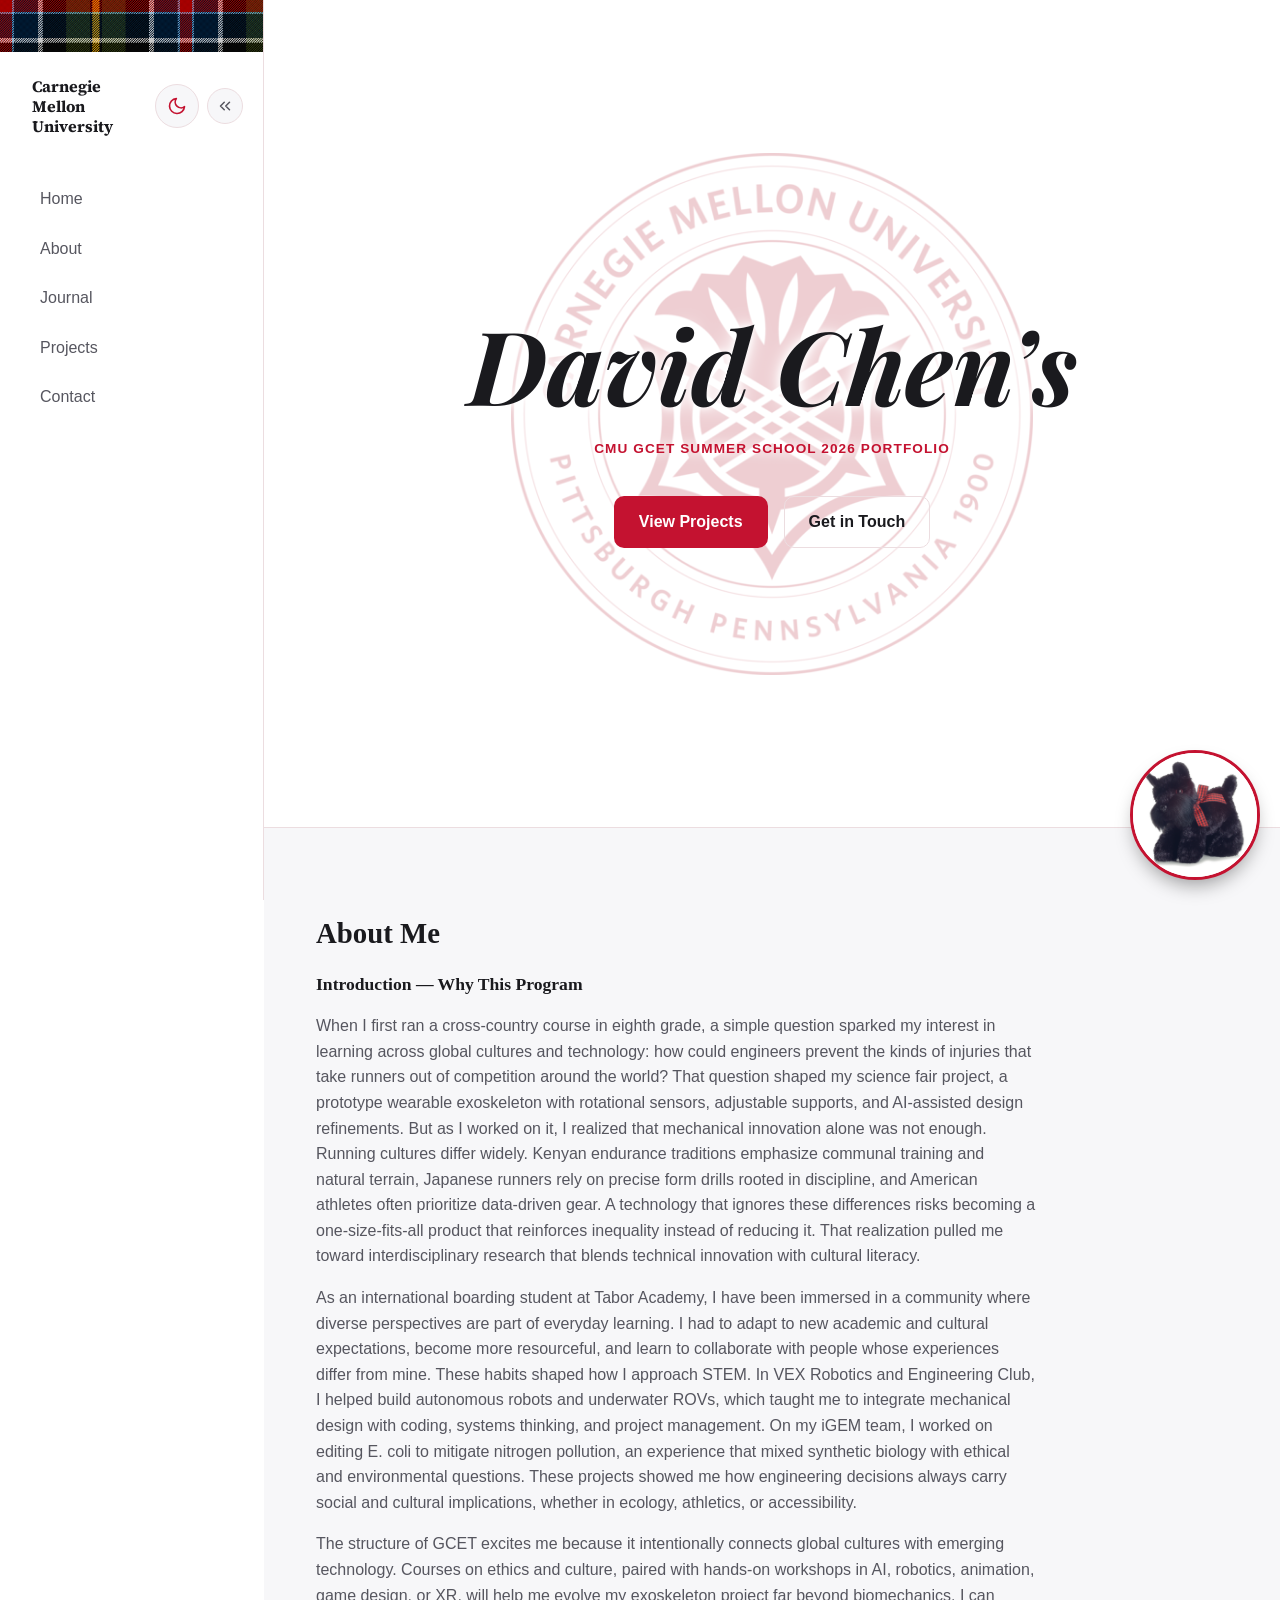
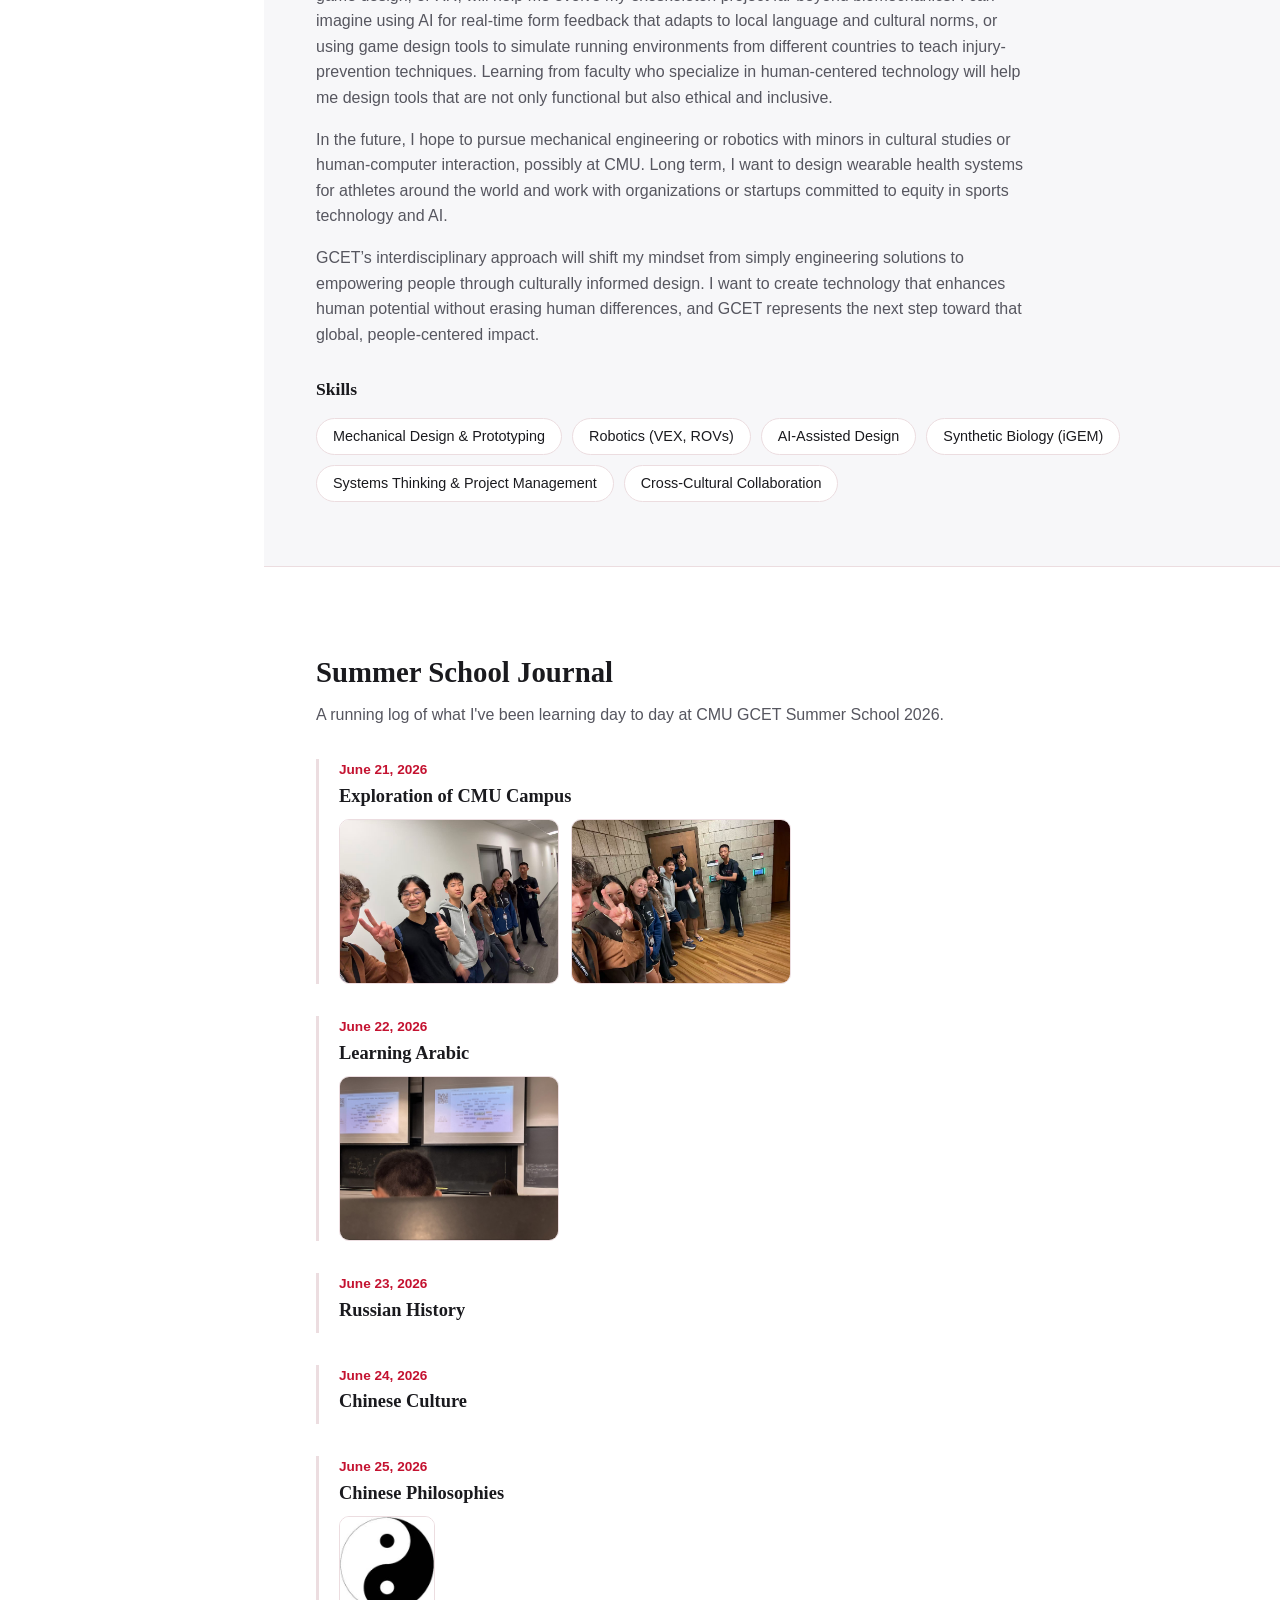
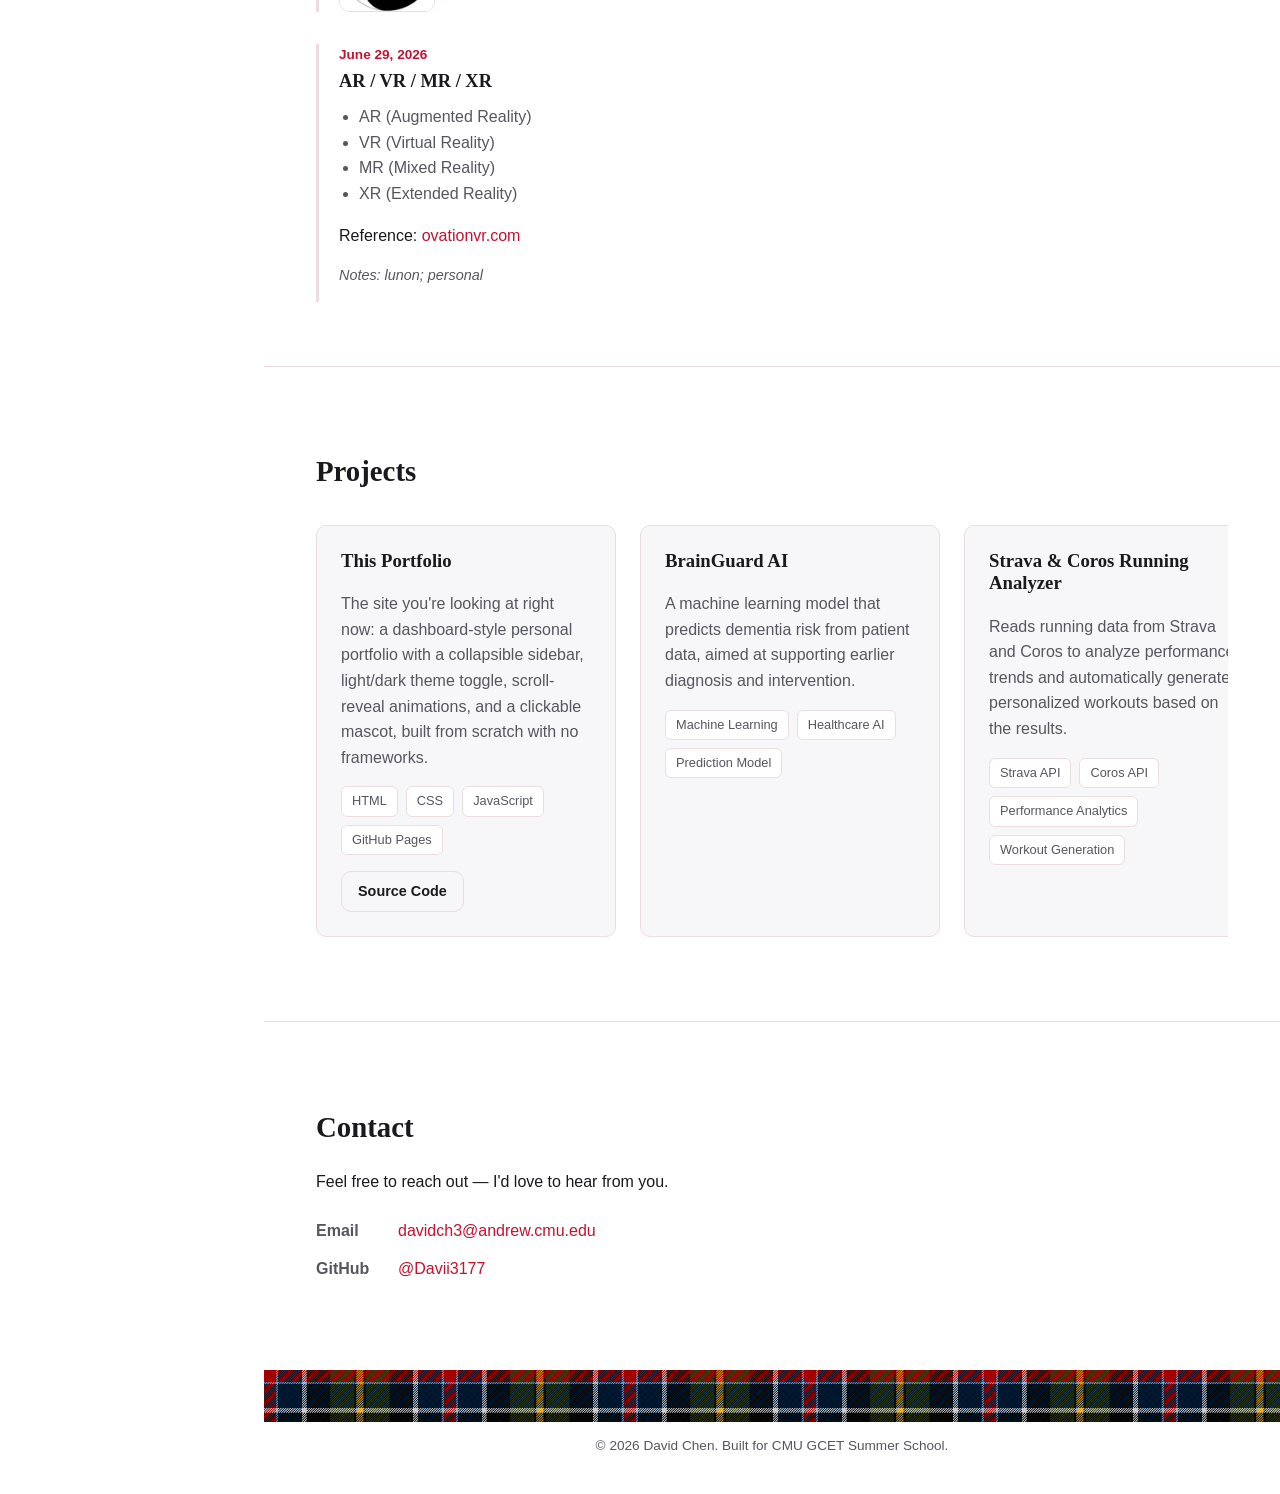
==== index.html @ f49bd943 "Redo hero heading as "David Chen's" with eyebrow moved below Swaps the CMU GCET eyebrow line to sit " ====
<!DOCTYPE html>
<html lang="en">
<head>
  <meta charset="UTF-8" />
  <script>
    (function () {
      var stored = null;
      try {
        stored = localStorage.getItem("theme");
      } catch (e) {}
      var prefersDark = window.matchMedia && window.matchMedia("(prefers-color-scheme: dark)").matches;
      var theme = stored === "dark" || stored === "light" ? stored : prefersDark ? "dark" : "light";
      document.documentElement.setAttribute("data-theme", theme);
    })();
  </script>
  <meta name="viewport" content="width=device-width, initial-scale=1.0" />
  <title>David Chen | Portfolio</title>
  <meta name="description" content="David Chen's portfolio — projects and skills built during Carnegie Mellon's Global Communication & Education Technology (GCET) Summer School 2026." />
  <link rel="preconnect" href="https://fonts.googleapis.com" />
  <link rel="preconnect" href="https://fonts.gstatic.com" crossorigin />
  <link href="https://fonts.googleapis.com/css2?family=Playfair+Display:ital,wght@0,600;0,700;1,600&family=Source+Serif+Pro:wght@700&display=swap" rel="stylesheet" />
  <link rel="stylesheet" href="styles.css" />
</head>
<body>
  <div class="layout">
    <header class="sidebar">
      <div class="tartan-strip sidebar-tartan" aria-hidden="true"></div>

      <div class="sidebar-top">
        <a href="#home" class="logo">Carnegie Mellon University</a>

        <div class="sidebar-top-actions">
          <button id="theme-toggle" class="theme-toggle" type="button" aria-label="Toggle color theme">
            <svg class="icon icon-sun" viewBox="0 0 24 24" fill="none" stroke="currentColor" stroke-width="2" stroke-linecap="round" stroke-linejoin="round" aria-hidden="true">
              <circle cx="12" cy="12" r="4"></circle>
              <path d="M12 2v2M12 20v2M4.93 4.93l1.41 1.41M17.66 17.66l1.41 1.41M2 12h2M20 12h2M4.93 19.07l1.41-1.41M17.66 6.34l1.41-1.41"></path>
            </svg>
            <svg class="icon icon-moon" viewBox="0 0 24 24" fill="none" stroke="currentColor" stroke-width="2" stroke-linecap="round" stroke-linejoin="round" aria-hidden="true">
              <path d="M21 12.79A9 9 0 1 1 11.21 3 7 7 0 0 0 21 12.79z"></path>
            </svg>
          </button>

          <button id="sidebar-hide" class="icon-btn" type="button" aria-label="Hide dashboard">
            <svg viewBox="0 0 24 24" fill="none" stroke="currentColor" stroke-width="2" stroke-linecap="round" stroke-linejoin="round" aria-hidden="true">
              <path d="M11 17l-5-5 5-5M18 17l-5-5 5-5" />
            </svg>
          </button>
        </div>
      </div>

      <nav aria-label="Primary">
        <ul class="nav-links">
          <li><a href="#home">Home</a></li>
          <li><a href="#about">About</a></li>
          <li><a href="#journal">Journal</a></li>
          <li><a href="#projects">Projects</a></li>
          <li><a href="#contact">Contact</a></li>
        </ul>
      </nav>
    </header>

    <div class="content">
  <main>
    <section id="home" class="hero">
      <img src="images/badge.png" alt="" class="hero-badge" aria-hidden="true" />
      <div class="container">
        <h1>David Chen&rsquo;s</h1>
        <p class="eyebrow">CMU GCET Summer School 2026 Portfolio</p>
        <div class="hero-cta">
          <a href="#projects" class="btn btn-primary">View Projects</a>
          <a href="#contact" class="btn btn-secondary">Get in Touch</a>
        </div>
      </div>
    </section>

    <section id="about" class="about">
      <div class="container">
        <h2>About Me</h2>
        <h3 class="about-subhead">Introduction — Why This Program</h3>
        <p>
          When I first ran a cross-country course in eighth grade, a simple question sparked my
          interest in learning across global cultures and technology: how could engineers prevent
          the kinds of injuries that take runners out of competition around the world? That
          question shaped my science fair project, a prototype wearable exoskeleton with
          rotational sensors, adjustable supports, and AI-assisted design refinements. But as I
          worked on it, I realized that mechanical innovation alone was not enough. Running
          cultures differ widely. Kenyan endurance traditions emphasize communal training and
          natural terrain, Japanese runners rely on precise form drills rooted in discipline, and
          American athletes often prioritize data-driven gear. A technology that ignores these
          differences risks becoming a one-size-fits-all product that reinforces inequality
          instead of reducing it. That realization pulled me toward interdisciplinary research
          that blends technical innovation with cultural literacy.
        </p>
        <p>
          As an international boarding student at Tabor Academy, I have been immersed in a
          community where diverse perspectives are part of everyday learning. I had to adapt to
          new academic and cultural expectations, become more resourceful, and learn to
          collaborate with people whose experiences differ from mine. These habits shaped how I
          approach STEM. In VEX Robotics and Engineering Club, I helped build autonomous robots
          and underwater ROVs, which taught me to integrate mechanical design with coding, systems
          thinking, and project management. On my iGEM team, I worked on editing E. coli to
          mitigate nitrogen pollution, an experience that mixed synthetic biology with ethical and
          environmental questions. These projects showed me how engineering decisions always carry
          social and cultural implications, whether in ecology, athletics, or accessibility.
        </p>
        <p>
          The structure of GCET excites me because it intentionally connects global cultures with
          emerging technology. Courses on ethics and culture, paired with hands-on workshops in
          AI, robotics, animation, game design, or XR, will help me evolve my exoskeleton project
          far beyond biomechanics. I can imagine using AI for real-time form feedback that adapts
          to local language and cultural norms, or using game design tools to simulate running
          environments from different countries to teach injury-prevention techniques. Learning
          from faculty who specialize in human-centered technology will help me design tools that
          are not only functional but also ethical and inclusive.
        </p>
        <p>
          In the future, I hope to pursue mechanical engineering or robotics with minors in
          cultural studies or human-computer interaction, possibly at CMU. Long term, I want to
          design wearable health systems for athletes around the world and work with organizations
          or startups committed to equity in sports technology and AI.
        </p>
        <p>
          GCET&rsquo;s interdisciplinary approach will shift my mindset from simply engineering
          solutions to empowering people through culturally informed design. I want to create
          technology that enhances human potential without erasing human differences, and GCET
          represents the next step toward that global, people-centered impact.
        </p>
        <h3>Skills</h3>
        <ul class="skills">
          <li>Mechanical Design &amp; Prototyping</li>
          <li>Robotics (VEX, ROVs)</li>
          <li>AI-Assisted Design</li>
          <li>Synthetic Biology (iGEM)</li>
          <li>Systems Thinking &amp; Project Management</li>
          <li>Cross-Cultural Collaboration</li>
        </ul>
      </div>
    </section>

    <section id="journal" class="journal">
      <div class="container">
        <h2>Summer School Journal</h2>
        <p class="section-intro">A running log of what I've been learning day to day at CMU GCET Summer School 2026.</p>

        <div class="journal-entries">
          <article class="journal-entry">
            <p class="journal-date">June 21, 2026</p>
            <h3>Exploration of CMU Campus</h3>
            <div class="journal-photos">
              <img src="images/journal/campus-exploration-1.jpg" alt="Group of GCET students posing in a CMU hallway during the campus tour" loading="lazy" />
              <img src="images/journal/campus-exploration-2.jpg" alt="Group of GCET students posing in a CMU hallway during the campus tour" loading="lazy" />
            </div>
          </article>

          <article class="journal-entry">
            <p class="journal-date">June 22, 2026</p>
            <h3>Learning Arabic</h3>
            <div class="journal-photos">
              <img src="images/journal/arabic-class.jpg" alt="Group of GCET students outside the Arabic classroom" loading="lazy" />
            </div>
          </article>

          <article class="journal-entry">
            <p class="journal-date">June 23, 2026</p>
            <h3>Russian History</h3>
          </article>

          <article class="journal-entry">
            <p class="journal-date">June 24, 2026</p>
            <h3>Chinese Culture</h3>
          </article>

          <article class="journal-entry">
            <p class="journal-date">June 25, 2026</p>
            <h3>Chinese Philosophies</h3>
            <div class="journal-photos journal-photos-small">
              <img src="images/journal/chinese-philosophies.jpg" alt="Yin and yang symbol" loading="lazy" />
            </div>
          </article>

          <article class="journal-entry">
            <p class="journal-date">June 29, 2026</p>
            <h3>AR / VR / MR / XR</h3>
            <ul class="journal-list">
              <li>AR (Augmented Reality)</li>
              <li>VR (Virtual Reality)</li>
              <li>MR (Mixed Reality)</li>
              <li>XR (Extended Reality)</li>
            </ul>
            <p>Reference: <a href="https://www.ovationvr.com/" target="_blank" rel="noopener noreferrer">ovationvr.com</a></p>
            <p class="journal-notes">Notes: lunon; personal</p>
          </article>
        </div>
      </div>
    </section>

    <section id="projects" class="projects">
      <div class="container">
        <h2>Projects</h2>
        <div class="project-grid">
          <article class="project-card">
            <h3>This Portfolio</h3>
            <p>
              The site you're looking at right now: a dashboard-style personal portfolio with a
              collapsible sidebar, light/dark theme toggle, scroll-reveal animations, and a
              clickable mascot, built from scratch with no frameworks.
            </p>
            <ul class="tags">
              <li>HTML</li>
              <li>CSS</li>
              <li>JavaScript</li>
              <li>GitHub Pages</li>
            </ul>
            <div class="project-links">
              <a href="https://github.com/Davii3177/gcet-portfolio" class="btn btn-small btn-secondary">Source Code</a>
            </div>
          </article>

          <article class="project-card">
            <h3>BrainGuard AI</h3>
            <p>
              A machine learning model that predicts dementia risk from patient data, aimed at
              supporting earlier diagnosis and intervention.
            </p>
            <ul class="tags">
              <li>Machine Learning</li>
              <li>Healthcare AI</li>
              <li>Prediction Model</li>
            </ul>
          </article>

          <article class="project-card">
            <h3>Strava &amp; Coros Running Analyzer</h3>
            <p>
              Reads running data from Strava and Coros to analyze performance trends and
              automatically generates personalized workouts based on the results.
            </p>
            <ul class="tags">
              <li>Strava API</li>
              <li>Coros API</li>
              <li>Performance Analytics</li>
              <li>Workout Generation</li>
            </ul>
          </article>

          <article class="project-card">
            <h3>To-Do App</h3>
            <p>
              A lightweight task manager built with vanilla JavaScript. Add, complete, and
              delete tasks, with everything saved to local storage so your list persists
              between visits.
            </p>
            <ul class="tags">
              <li>HTML</li>
              <li>CSS</li>
              <li>JavaScript</li>
              <li>Local Storage</li>
            </ul>
            <div class="project-links">
              <a href="todo-app/index.html" class="btn btn-small btn-primary">Live Demo</a>
              <a href="https://github.com/Davii3177/gcet-portfolio/tree/main/todo-app" class="btn btn-small btn-secondary">Source Code</a>
            </div>
          </article>
        </div>
      </div>
    </section>

    <section id="contact" class="contact">
      <div class="container">
        <h2>Contact</h2>
        <p>Feel free to reach out — I'd love to hear from you.</p>
        <ul class="contact-links">
          <li>
            <span class="contact-label">Email</span>
            <a href="mailto:davidch3@andrew.cmu.edu">davidch3@andrew.cmu.edu</a>
          </li>
          <li>
            <span class="contact-label">GitHub</span>
            <a href="https://github.com/Davii3177">@Davii3177</a>
          </li>
        </ul>
      </div>
    </section>
  </main>

      <footer class="site-footer">
        <div class="tartan-strip" aria-hidden="true"></div>
        <div class="container">
          <p>&copy; 2026 David Chen. Built for CMU GCET Summer School.</p>
        </div>
      </footer>
    </div>
  </div>

  <div id="scotty-wrapper" class="scotty-wrapper" role="button" tabindex="0" aria-label="Pet Scotty (drag to move)">
    <img src="images/scotty.webp" id="scotty" class="scotty-mascot" alt="" />
    <button id="scotty-close" class="scotty-close" type="button" aria-label="Hide Scotty">
      <svg viewBox="0 0 24 24" fill="none" stroke="currentColor" stroke-width="2" stroke-linecap="round" stroke-linejoin="round" aria-hidden="true">
        <path d="M18 6L6 18M6 6l12 12" />
      </svg>
    </button>
    <span id="scotty-bubble" class="scotty-bubble" aria-hidden="true">Woof!</span>
  </div>

  <button id="scotty-show" class="scotty-show-btn" type="button" aria-label="Show Scotty">
    <svg viewBox="0 0 24 24" fill="none" stroke="currentColor" stroke-width="2" stroke-linecap="round" stroke-linejoin="round" aria-hidden="true">
      <circle cx="12" cy="12" r="9" />
      <path d="M9 10h.01M15 10h.01M8.5 15c1 .8 2.2 1.2 3.5 1.2s2.5-.4 3.5-1.2" />
    </svg>
  </button>

  <button id="sidebar-show" class="sidebar-show-btn" type="button" aria-label="Show dashboard">
    <svg viewBox="0 0 24 24" fill="none" stroke="currentColor" stroke-width="2" stroke-linecap="round" stroke-linejoin="round" aria-hidden="true">
      <path d="M13 17l5-5-5-5M6 17l5-5-5-5" />
    </svg>
  </button>

  <button id="back-to-top" class="back-to-top" type="button" aria-label="Back to top">
    <svg viewBox="0 0 24 24" fill="none" stroke="currentColor" stroke-width="2" stroke-linecap="round" stroke-linejoin="round" aria-hidden="true">
      <path d="M12 19V5M5 12l7-7 7 7" />
    </svg>
  </button>

  <div id="lightbox" class="lightbox" aria-hidden="true">
    <button id="lightbox-close" class="lightbox-close" type="button" aria-label="Close image">
      <svg viewBox="0 0 24 24" fill="none" stroke="currentColor" stroke-width="2" stroke-linecap="round" stroke-linejoin="round" aria-hidden="true">
        <path d="M18 6L6 18M6 6l12 12" />
      </svg>
    </button>
    <img id="lightbox-img" class="lightbox-img" src="" alt="" />
  </div>

  <script src="script.js" defer></script>
</body>
</html>
---- styles.css ----
:root {
  --color-bg: #ffffff;
  --color-bg-alt: #f7f7f9;
  --color-text: #1a1a1e;
  --color-text-muted: #56565f;
  --color-primary: #c41230;
  --color-primary-dark: #8f0e24;
  --color-border: #ecdde0;
  --max-width: 960px;
  --radius: 10px;
  --font-serif: "Times New Roman", Times, Georgia, serif;
}

@media (prefers-color-scheme: dark) {
  :root {
    --color-bg: #14141a;
    --color-bg-alt: #1b1b22;
    --color-text: #f2f2f5;
    --color-text-muted: #b3b3bd;
    --color-primary: #f2496b;
    --color-primary-dark: #f7728c;
    --color-border: #332428;
  }
}

/* Explicit overrides set by script.js (via [data-theme]) always win over the
   OS-level prefers-color-scheme media query above, so the toggle button works
   regardless of system setting. */
:root[data-theme="light"] {
  --color-bg: #ffffff;
  --color-bg-alt: #f7f7f9;
  --color-text: #1a1a1e;
  --color-text-muted: #56565f;
  --color-primary: #c41230;
  --color-primary-dark: #8f0e24;
  --color-border: #ecdde0;
}

:root[data-theme="dark"] {
  --color-bg: #14141a;
  --color-bg-alt: #1b1b22;
  --color-text: #f2f2f5;
  --color-text-muted: #b3b3bd;
  --color-primary: #f2496b;
  --color-primary-dark: #f7728c;
  --color-border: #332428;
}

.tartan-strip {
  height: 52px;
  flex-shrink: 0;
  background-color: #14203a;
  background-image: url("images/tartan.png");
  background-size: 180px auto;
  background-repeat: repeat;
}

* {
  box-sizing: border-box;
}

html {
  scroll-behavior: smooth;
}

body {
  margin: 0;
  font-family: -apple-system, BlinkMacSystemFont, "Segoe UI", Roboto, Helvetica, Arial, sans-serif;
  color: var(--color-text);
  background-color: var(--color-bg);
  line-height: 1.6;
}

.container {
  width: 100%;
  max-width: var(--max-width);
  margin: 0 auto;
  padding: 0 24px;
}

h1, h2, h3 {
  line-height: 1.2;
  font-family: var(--font-serif);
}

a {
  color: var(--color-primary);
  text-decoration: none;
}

a:hover {
  text-decoration: underline;
}

/* Dashboard-style layout: fixed sidebar + main content column */

.layout {
  display: flex;
  align-items: flex-start;
  min-height: 100vh;
}

.sidebar {
  position: sticky;
  top: 0;
  flex-shrink: 0;
  width: 264px;
  height: 100vh;
  display: flex;
  flex-direction: column;
  padding: 32px 20px;
  background-color: var(--color-bg);
  border-right: 1px solid var(--color-border);
  z-index: 10;
  overflow: hidden;
  transition: width 0.3s ease, padding 0.3s ease, opacity 0.2s ease;
}

body.sidebar-hidden .sidebar {
  width: 0;
  min-width: 0;
  padding-left: 0;
  padding-right: 0;
  border-right-width: 0;
  opacity: 0;
  pointer-events: none;
}

.sidebar-show-btn {
  position: fixed;
  top: 20px;
  left: 20px;
  z-index: 60;
  display: none;
  align-items: center;
  justify-content: center;
  width: 42px;
  height: 42px;
  border-radius: 50%;
  border: 1px solid var(--color-border);
  background-color: var(--color-bg-alt);
  color: var(--color-text-muted);
  cursor: pointer;
  box-shadow: 0 8px 20px -8px rgba(0, 0, 0, 0.3);
  transition: transform 0.2s ease, color 0.2s ease, border-color 0.2s ease;
}

.sidebar-show-btn svg {
  width: 20px;
  height: 20px;
}

.sidebar-show-btn:hover {
  color: var(--color-primary);
  border-color: var(--color-primary);
  transform: translateY(-2px);
}

body.sidebar-hidden .sidebar-show-btn {
  display: flex;
}

.back-to-top {
  position: fixed;
  bottom: 20px;
  left: 20px;
  z-index: 50;
  display: flex;
  align-items: center;
  justify-content: center;
  width: 44px;
  height: 44px;
  border-radius: 50%;
  border: 1px solid var(--color-border);
  background-color: var(--color-bg-alt);
  color: var(--color-primary);
  cursor: pointer;
  opacity: 0;
  transform: translateY(12px);
  pointer-events: none;
  box-shadow: 0 8px 20px -8px rgba(0, 0, 0, 0.3);
  transition: opacity 0.25s ease, transform 0.25s ease, box-shadow 0.2s ease, border-color 0.2s ease;
}

.back-to-top svg {
  width: 20px;
  height: 20px;
}

.back-to-top.is-visible {
  opacity: 1;
  transform: translateY(0);
  pointer-events: auto;
}

.back-to-top:hover {
  border-color: var(--color-primary);
  box-shadow: 0 12px 24px -8px rgba(0, 0, 0, 0.4);
}

.sidebar-tartan {
  margin: -32px -20px 24px;
}

.sidebar-top {
  display: flex;
  align-items: center;
  justify-content: space-between;
  gap: 12px;
}

.sidebar-top-actions {
  display: flex;
  align-items: center;
  gap: 8px;
}

.icon-btn {
  display: flex;
  align-items: center;
  justify-content: center;
  width: 36px;
  height: 36px;
  border-radius: 50%;
  border: 1px solid var(--color-border);
  background-color: var(--color-bg-alt);
  color: var(--color-text-muted);
  cursor: pointer;
  flex-shrink: 0;
  transition: transform 0.2s ease, box-shadow 0.2s ease, border-color 0.2s ease, color 0.2s ease;
}

.icon-btn svg {
  width: 18px;
  height: 18px;
}

.icon-btn:hover {
  border-color: var(--color-primary);
  color: var(--color-primary);
  transform: translateY(-2px);
  box-shadow: 0 8px 20px -10px rgba(0, 0, 0, 0.35);
}

.logo {
  font-family: "Source Serif Pro", var(--font-serif);
  font-weight: 700;
  font-size: 1rem;
  line-height: 1.25;
  color: var(--color-text);
  padding: 0 12px;
}

.logo:hover {
  text-decoration: none;
}

.sidebar nav {
  margin-top: 40px;
}

.nav-links {
  list-style: none;
  display: flex;
  flex-direction: column;
  gap: 4px;
  margin: 0;
  padding: 0;
}

.nav-links a {
  position: relative;
  display: block;
  overflow: hidden;
  color: var(--color-text-muted);
  font-weight: 500;
  padding: 10px 12px 10px 20px;
  border-radius: 8px;
  transition: background-color 0.2s ease, color 0.2s ease, transform 0.2s ease;
}

.nav-links a::before {
  content: "";
  position: absolute;
  left: 0;
  top: 0;
  bottom: 0;
  width: 3px;
  background-color: var(--color-primary);
  transform: scaleY(0);
  transform-origin: top;
  transition: transform 0.25s ease;
}

.nav-links a:hover {
  text-decoration: none;
  color: var(--color-text);
  background-color: var(--color-bg-alt);
  transform: translateX(2px);
}

.nav-links a:hover::before {
  transform: scaleY(1);
}

.content {
  flex: 1;
  min-width: 0;
  display: flex;
  flex-direction: column;
  min-height: 100vh;
}

.content main {
  flex: 1;
}

.theme-toggle {
  position: relative;
  width: 44px;
  height: 44px;
  border-radius: 50%;
  border: 1px solid var(--color-border);
  background-color: var(--color-bg-alt);
  cursor: pointer;
  flex-shrink: 0;
  transition: transform 0.25s ease, box-shadow 0.25s ease, border-color 0.25s ease;
}

.theme-toggle:hover {
  transform: translateY(-2px) rotate(8deg);
  border-color: var(--color-primary);
  box-shadow: 0 8px 20px -10px rgba(0, 0, 0, 0.35);
}

.theme-toggle .icon {
  position: absolute;
  top: 50%;
  left: 50%;
  width: 20px;
  height: 20px;
  color: var(--color-primary);
  transform: translate(-50%, -50%) scale(1) rotate(0deg);
  transition: opacity 0.35s ease, transform 0.35s ease;
}

.theme-toggle .icon-sun {
  opacity: 0;
  transform: translate(-50%, -50%) scale(0.4) rotate(-90deg);
}

.theme-toggle .icon-moon {
  opacity: 1;
}

:root[data-theme="dark"] .theme-toggle .icon-sun {
  opacity: 1;
  transform: translate(-50%, -50%) scale(1) rotate(0deg);
}

:root[data-theme="dark"] .theme-toggle .icon-moon {
  opacity: 0;
  transform: translate(-50%, -50%) scale(0.4) rotate(90deg);
}

.scotty-wrapper {
  position: fixed;
  bottom: 20px;
  right: 20px;
  width: 130px;
  height: 130px;
  z-index: 50;
  cursor: grab;
  touch-action: none;
}

.scotty-wrapper:active {
  cursor: grabbing;
}

.scotty-wrapper.is-hidden {
  display: none;
}

.scotty-mascot {
  display: block;
  width: 100%;
  height: 100%;
  object-fit: cover;
  border-radius: 50%;
  pointer-events: none;
  background-color: #fff;
  box-shadow: 0 10px 20px -6px rgba(0, 0, 0, 0.4);
  border: 3px solid var(--color-primary);
  transition: transform 0.15s ease-out, box-shadow 0.2s ease;
}

.scotty-wrapper:hover .scotty-mascot {
  box-shadow: 0 14px 26px -6px rgba(0, 0, 0, 0.5);
}

.scotty-wrapper:focus-visible {
  outline: 3px solid var(--color-primary);
  outline-offset: 3px;
  border-radius: 50%;
}

.scotty-close {
  position: absolute;
  top: -4px;
  right: -4px;
  z-index: 2;
  width: 26px;
  height: 26px;
  border-radius: 50%;
  border: 1px solid var(--color-border);
  background-color: var(--color-bg-alt);
  color: var(--color-text-muted);
  cursor: pointer;
  display: flex;
  align-items: center;
  justify-content: center;
  opacity: 0;
  transform: scale(0.7);
  transition: opacity 0.2s ease, transform 0.2s ease, color 0.2s ease, border-color 0.2s ease;
}

.scotty-close svg {
  width: 14px;
  height: 14px;
}

.scotty-wrapper:hover .scotty-close,
.scotty-wrapper:focus-within .scotty-close {
  opacity: 1;
  transform: scale(1);
}

.scotty-close:hover {
  color: var(--color-primary);
  border-color: var(--color-primary);
}

.scotty-show-btn {
  position: fixed;
  bottom: 20px;
  right: 20px;
  z-index: 50;
  display: none;
  align-items: center;
  justify-content: center;
  width: 44px;
  height: 44px;
  border-radius: 50%;
  border: 1px solid var(--color-border);
  background-color: var(--color-bg-alt);
  color: var(--color-text-muted);
  cursor: pointer;
  box-shadow: 0 8px 20px -8px rgba(0, 0, 0, 0.3);
  transition: transform 0.2s ease, color 0.2s ease, border-color 0.2s ease;
}

.scotty-show-btn svg {
  width: 22px;
  height: 22px;
}

.scotty-show-btn:hover {
  color: var(--color-primary);
  border-color: var(--color-primary);
  transform: translateY(-2px);
}

.scotty-show-btn.is-visible {
  display: flex;
}

@keyframes scotty-bark-bounce {
  0% {
    transform: scale(1) rotate(0deg);
  }
  20% {
    transform: scale(1.18, 0.82) rotate(-8deg);
  }
  40% {
    transform: scale(0.88, 1.14) rotate(6deg);
  }
  60% {
    transform: scale(1.1, 0.9) rotate(-4deg);
  }
  80% {
    transform: scale(0.96, 1.04) rotate(2deg);
  }
  100% {
    transform: scale(1) rotate(0deg);
  }
}

.scotty-mascot.is-barking {
  animation: scotty-bark-bounce 0.5s ease;
}

.scotty-bubble {
  position: absolute;
  bottom: 100%;
  left: 50%;
  margin-bottom: 10px;
  z-index: 51;
  white-space: nowrap;
  background-color: var(--color-bg);
  color: var(--color-text);
  border: 2px solid var(--color-primary);
  border-radius: 999px;
  padding: 6px 14px;
  font-family: var(--font-serif);
  font-weight: 700;
  font-size: 0.95rem;
  box-shadow: 0 6px 16px -4px rgba(0, 0, 0, 0.3);
  opacity: 0;
  transform: translateX(-50%) scale(0.5) translateY(10px);
  pointer-events: none;
  transition: opacity 0.2s ease, transform 0.2s ease;
}

.scotty-bubble.is-visible {
  opacity: 1;
  transform: translateX(-50%) scale(1) translateY(0);
}

@media (max-width: 640px) {
  .scotty-wrapper {
    width: 80px;
    height: 80px;
    bottom: 12px;
    right: 12px;
  }

  .back-to-top {
    bottom: 12px;
    left: 12px;
    width: 38px;
    height: 38px;
  }

  .sidebar-show-btn {
    top: 12px;
    left: 12px;
  }

  .scotty-show-btn {
    bottom: 12px;
    right: 12px;
    width: 38px;
    height: 38px;
  }

  .layout {
    flex-direction: column;
    min-height: 0;
  }

  .sidebar {
    position: sticky;
    width: 100%;
    height: auto;
    flex-direction: row;
    flex-wrap: wrap;
    align-items: center;
    padding: 14px 20px;
    gap: 12px 20px;
  }

  .sidebar-tartan {
    order: 0;
    width: 100%;
    margin: -14px -20px 4px;
  }

  .sidebar-top {
    flex: 1;
  }

  .sidebar nav {
    margin-top: 0;
    order: 3;
    width: 100%;
  }

  .nav-links {
    flex-direction: row;
    flex-wrap: wrap;
    gap: 4px 8px;
  }

  .content {
    min-height: 0;
  }
}

/* Hero */

.hero {
  position: relative;
  min-height: 92vh;
  display: flex;
  align-items: center;
  justify-content: center;
  padding: 96px 0 72px;
  text-align: center;
  overflow: hidden;
}

.hero .container {
  position: relative;
  z-index: 1;
}

.hero-badge {
  position: absolute;
  top: 50%;
  left: 50%;
  width: min(58vw, 580px);
  height: auto;
  transform: translate(-50%, -50%);
  opacity: 0.22;
  mix-blend-mode: multiply;
  clip-path: circle(50%);
  pointer-events: none;
  z-index: 0;
}

:root[data-theme="dark"] .hero-badge {
  opacity: 0.18;
  mix-blend-mode: normal;
}

@keyframes fadeInUp {
  from {
    opacity: 0;
    transform: translateY(20px);
  }
  to {
    opacity: 1;
    transform: translateY(0);
  }
}

.eyebrow {
  text-transform: uppercase;
  letter-spacing: 0.08em;
  font-size: 0.85rem;
  font-weight: 600;
  color: var(--color-primary);
  margin: 0 0 36px;
  animation: fadeInUp 0.7s ease both;
  animation-delay: 0.15s;
  text-shadow: 0 0 16px var(--color-bg), 0 0 8px var(--color-bg);
}

.hero h1 {
  font-family: "Playfair Display", var(--font-serif);
  font-style: italic;
  font-weight: 700;
  font-size: clamp(3.5rem, 8vw, 6.5rem);
  margin: 0 0 12px;
  animation: fadeInUp 0.7s ease both;
  text-shadow: 0 0 24px var(--color-bg), 0 0 12px var(--color-bg), 0 0 6px var(--color-bg);
}

.hero-cta {
  display: flex;
  gap: 16px;
  justify-content: center;
  flex-wrap: wrap;
  animation: fadeInUp 0.7s ease both;
  animation-delay: 0.3s;
}

/* Buttons */

.btn {
  display: inline-block;
  padding: 12px 24px;
  border-radius: var(--radius);
  font-weight: 600;
  border: 1px solid transparent;
  transition: background-color 0.2s ease, border-color 0.2s ease, color 0.2s ease,
    transform 0.2s ease, box-shadow 0.2s ease;
}

.btn:hover {
  text-decoration: none;
  transform: translateY(-2px);
}

.btn-primary {
  background-color: var(--color-primary);
  color: #ffffff;
}

.btn-primary:hover {
  background-color: var(--color-primary-dark);
  box-shadow: 0 8px 20px -6px rgba(79, 70, 229, 0.5);
}

.btn-primary:active {
  transform: translateY(0);
}

.btn-secondary {
  background-color: transparent;
  color: var(--color-text);
  border-color: var(--color-border);
}

.btn-secondary:hover {
  border-color: var(--color-primary);
  color: var(--color-primary);
  box-shadow: 0 8px 20px -8px rgba(0, 0, 0, 0.15);
}

.btn-secondary:active {
  transform: translateY(0);
}

.btn-small {
  padding: 8px 16px;
  font-size: 0.9rem;
}

/* Sections */

section {
  padding: 64px 0;
  border-bottom: 1px solid var(--color-border);
}

section:last-of-type {
  border-bottom: none;
}

section h2 {
  font-size: 1.8rem;
  margin-bottom: 24px;
}

.about {
  background-color: var(--color-bg-alt);
}

.about p {
  color: var(--color-text-muted);
  max-width: 720px;
  margin: 0 0 16px;
}

.about h3 {
  margin-top: 32px;
  font-size: 1.1rem;
}

.about-subhead {
  margin-top: 0 !important;
}

.skills {
  list-style: none;
  display: flex;
  flex-wrap: wrap;
  gap: 10px;
  padding: 0;
  margin: 12px 0 0;
}

.skills li {
  background-color: var(--color-bg);
  border: 1px solid var(--color-border);
  border-radius: 999px;
  padding: 6px 16px;
  font-size: 0.9rem;
  font-weight: 500;
  transition: transform 0.2s ease, border-color 0.2s ease, box-shadow 0.2s ease;
}

.skills li:hover {
  transform: translateY(-2px);
  border-color: var(--color-primary);
  box-shadow: 0 6px 16px -8px rgba(0, 0, 0, 0.2);
}

/* Journal */

.section-intro {
  color: var(--color-text-muted);
  max-width: 680px;
  margin: -12px 0 32px;
}

.journal-entries {
  display: flex;
  flex-direction: column;
  gap: 32px;
}

.journal-entry {
  border-left: 3px solid var(--color-border);
  padding-left: 20px;
  transition: border-color 0.25s ease, transform 0.25s ease;
}

.journal-entry:hover {
  border-color: var(--color-primary);
  transform: translateX(4px);
}

.journal-photos img {
  cursor: zoom-in;
  transition: transform 0.3s ease, box-shadow 0.3s ease;
}

.journal-photos img:hover {
  transform: scale(1.03);
  box-shadow: 0 10px 24px -10px rgba(0, 0, 0, 0.35);
}

.journal-date {
  margin: 0 0 4px;
  font-size: 0.85rem;
  font-weight: 600;
  color: var(--color-primary);
}

.journal-entry h3 {
  margin: 0 0 12px;
  font-size: 1.15rem;
}

.journal-photos {
  display: flex;
  flex-wrap: wrap;
  gap: 12px;
  margin-top: 12px;
}

.journal-photos img {
  width: 220px;
  max-width: 100%;
  height: 165px;
  object-fit: cover;
  border-radius: var(--radius);
  border: 1px solid var(--color-border);
}

.journal-photos-small img {
  width: 96px;
  height: 96px;
}

.journal-list {
  margin: 0 0 12px;
  padding-left: 20px;
  color: var(--color-text-muted);
}

.journal-notes {
  color: var(--color-text-muted);
  font-size: 0.9rem;
  font-style: italic;
}

/* Projects */

.project-grid {
  display: flex;
  gap: 24px;
  overflow-x: auto;
  margin-top: 12px;
  padding-top: 12px;
  padding-bottom: 20px;
  scroll-snap-type: x proximity;
  scrollbar-color: var(--color-primary) var(--color-bg-alt);
  scrollbar-width: thin;
}

.project-grid::-webkit-scrollbar {
  height: 10px;
}

.project-grid::-webkit-scrollbar-track {
  background: var(--color-bg-alt);
  border-radius: 999px;
}

.project-grid::-webkit-scrollbar-thumb {
  background-color: var(--color-primary);
  border-radius: 999px;
}

.project-card {
  flex: 0 0 300px;
  scroll-snap-align: start;
  background-color: var(--color-bg-alt);
  border: 1px solid var(--color-border);
  border-radius: var(--radius);
  padding: 24px;
  transition: transform 0.25s ease, box-shadow 0.25s ease, border-color 0.25s ease;
}

.project-card:hover {
  transform: translateY(-6px);
  border-color: var(--color-primary);
  box-shadow: 0 16px 32px -16px rgba(0, 0, 0, 0.25);
}

.project-card h3 {
  margin-top: 0;
}

.project-card p {
  color: var(--color-text-muted);
}

.tags {
  list-style: none;
  display: flex;
  flex-wrap: wrap;
  gap: 8px;
  padding: 0;
  margin: 16px 0;
}

.tags li {
  background-color: var(--color-bg);
  border: 1px solid var(--color-border);
  border-radius: 6px;
  padding: 4px 10px;
  font-size: 0.8rem;
  color: var(--color-text-muted);
  transition: transform 0.2s ease, border-color 0.2s ease;
}

.tags li:hover {
  transform: translateY(-2px);
  border-color: var(--color-primary);
}

.project-links {
  display: flex;
  gap: 12px;
  flex-wrap: wrap;
  margin-top: 16px;
}

/* Contact */

.contact-links {
  list-style: none;
  padding: 0;
  margin: 24px 0 0;
  display: flex;
  flex-direction: column;
  gap: 12px;
}

.contact-links li {
  display: flex;
  align-items: baseline;
  gap: 12px;
}

.contact-label {
  font-weight: 600;
  min-width: 70px;
  color: var(--color-text-muted);
}

/* Footer */

.site-footer {
  padding: 24px 0;
  text-align: center;
  color: var(--color-text-muted);
  font-size: 0.85rem;
}

@media (max-width: 480px) {
  .hero {
    padding: 64px 0 48px;
  }

  .contact-links li {
    flex-direction: column;
    gap: 4px;
  }
}

/* Scroll reveal (class only ever added by script.js, so content stays visible if JS fails to load) */

.reveal-section {
  opacity: 0;
  transform: translateY(28px);
  transition: opacity 0.7s ease, transform 0.7s ease;
}

.reveal-section.is-visible {
  opacity: 1;
  transform: translateY(0);
}

.reveal-item {
  opacity: 0;
  transform: translateY(28px);
  transition: opacity 0.6s ease, transform 0.6s ease;
}

.reveal-item.is-visible {
  opacity: 1;
  transform: translateY(0);
}

@media (prefers-reduced-motion: reduce) {
  html {
    scroll-behavior: auto;
  }

  * {
    animation-duration: 0.001ms !important;
    animation-iteration-count: 1 !important;
    transition-duration: 0.001ms !important;
    scroll-behavior: auto !important;
  }

  .reveal-section,
  .reveal-item {
    opacity: 1;
    transform: none;
  }
}

/* Lightbox */

.lightbox {
  position: fixed;
  inset: 0;
  z-index: 100;
  display: flex;
  align-items: center;
  justify-content: center;
  padding: 48px;
  background-color: rgba(10, 10, 12, 0.9);
  opacity: 0;
  visibility: hidden;
  transition: opacity 0.25s ease, visibility 0s linear 0.25s;
}

.lightbox.is-open {
  opacity: 1;
  visibility: visible;
  transition: opacity 0.25s ease, visibility 0s linear 0s;
}

.lightbox-img {
  max-width: min(90vw, 960px);
  max-height: 85vh;
  border-radius: 12px;
  box-shadow: 0 24px 64px rgba(0, 0, 0, 0.55);
  object-fit: contain;
  transform: scale(0.96);
  transition: transform 0.25s ease;
}

.lightbox.is-open .lightbox-img {
  transform: scale(1);
}

.lightbox-close {
  position: fixed;
  top: 24px;
  right: 24px;
  z-index: 101;
  width: 44px;
  height: 44px;
  border-radius: 50%;
  border: 1px solid rgba(255, 255, 255, 0.3);
  background-color: rgba(255, 255, 255, 0.08);
  color: #fff;
  cursor: pointer;
  display: flex;
  align-items: center;
  justify-content: center;
  transition: background-color 0.2s ease, transform 0.2s ease;
}

.lightbox-close svg {
  width: 20px;
  height: 20px;
}

.lightbox-close:hover {
  background-color: rgba(255, 255, 255, 0.18);
  transform: scale(1.05);
}

@media (max-width: 640px) {
  .lightbox {
    padding: 24px;
  }
}
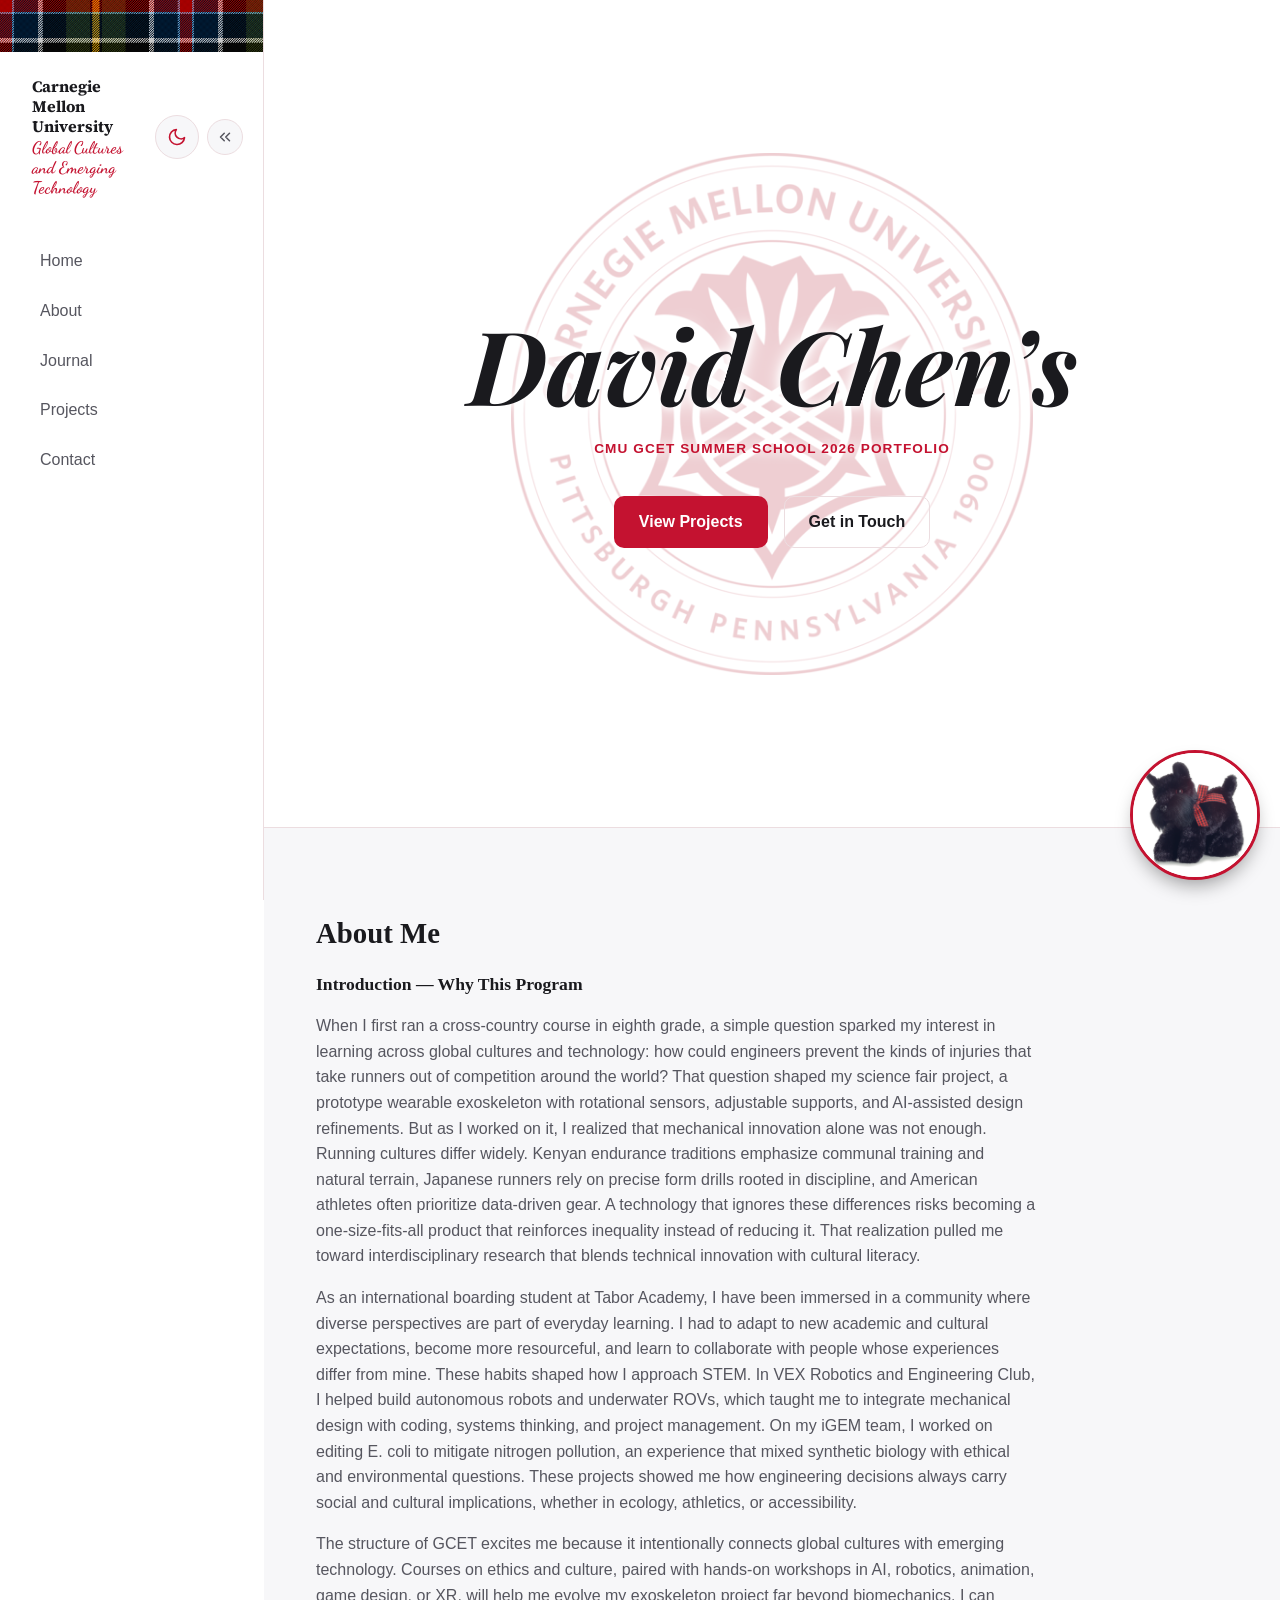
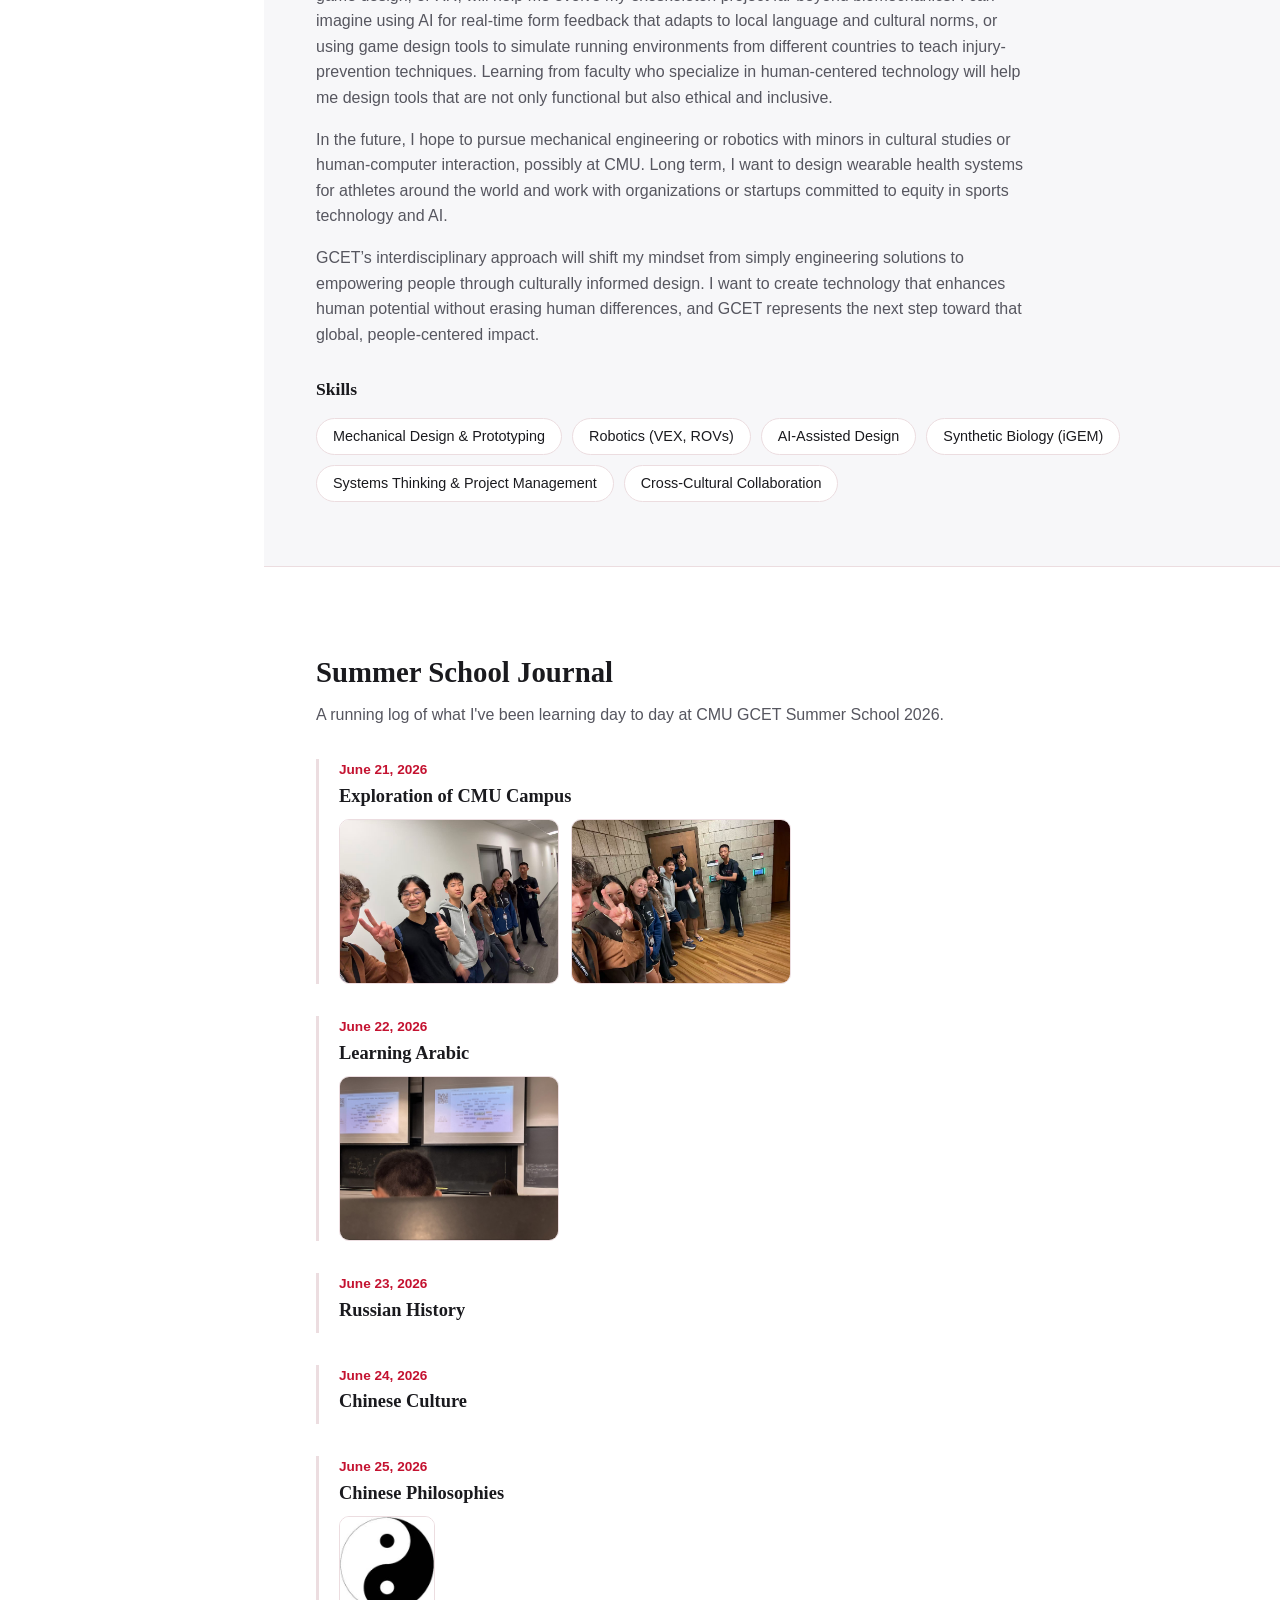
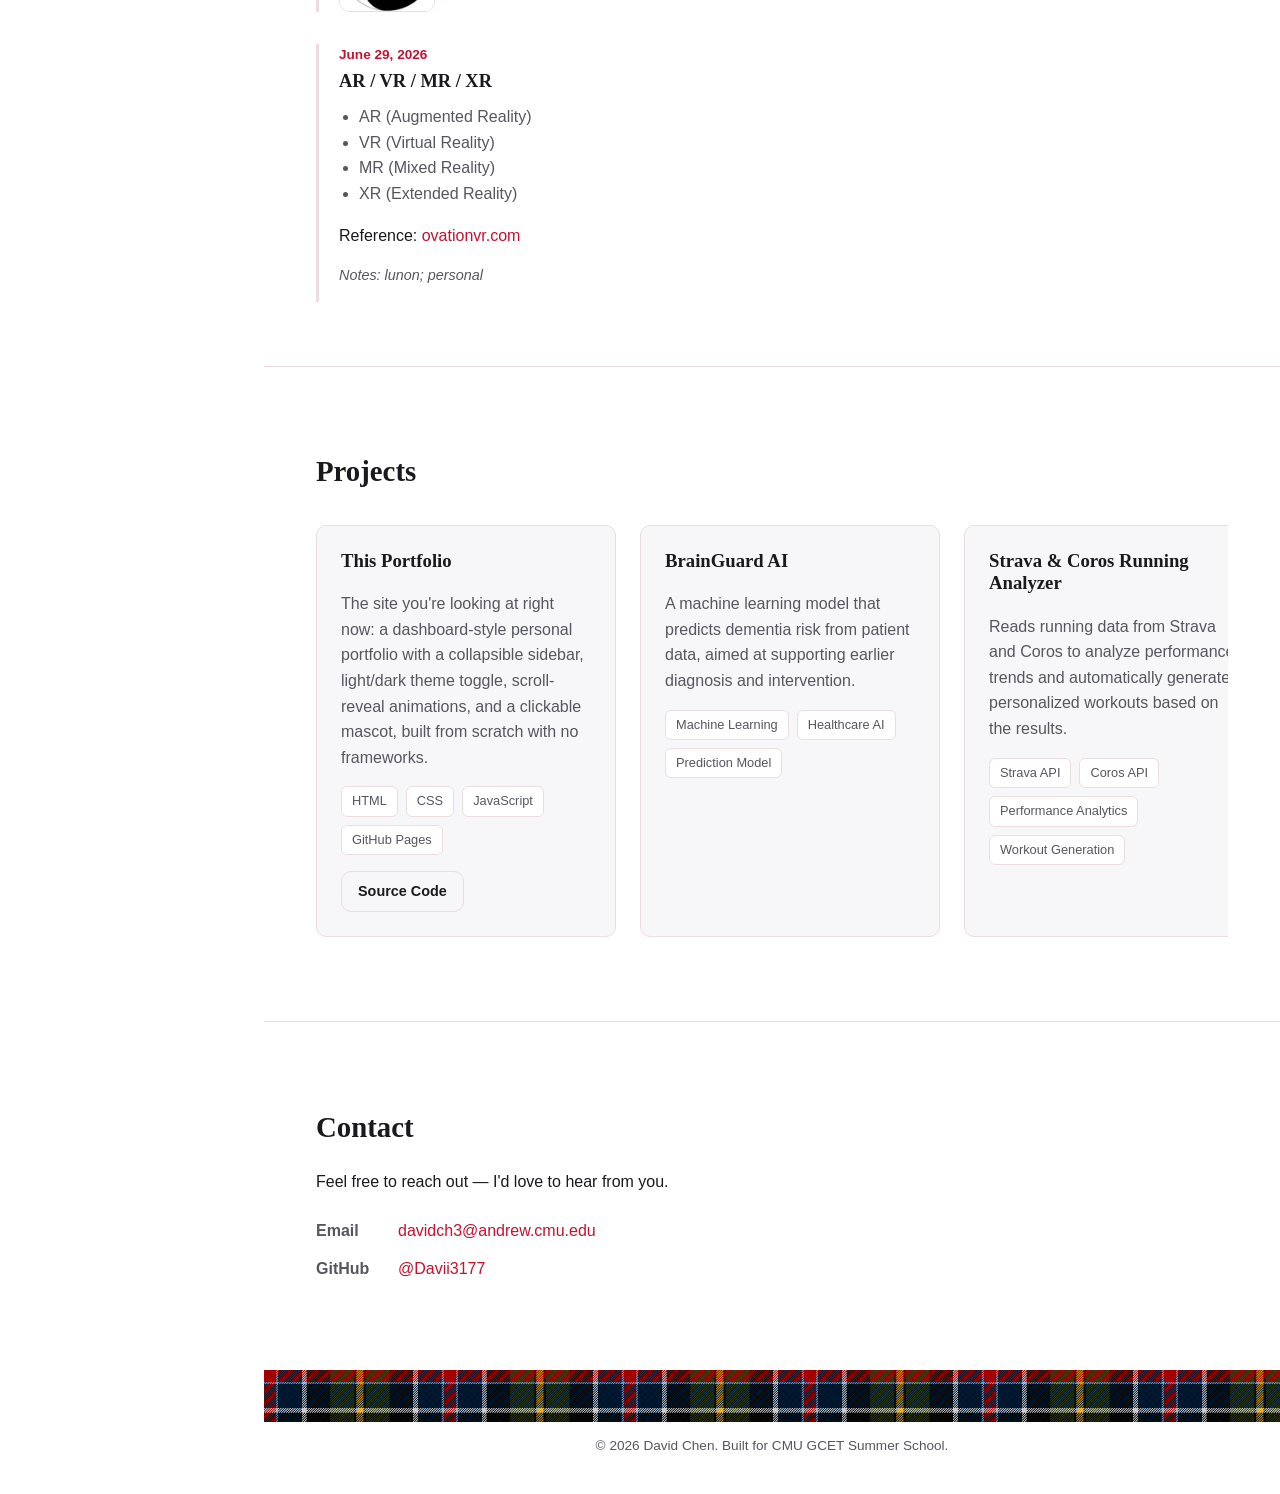
==== commit 455eedb0: "Add cursive tagline under sidebar logo "Global Cultures and Emerging Technology" in Dancing Script, " ====
--- a/index.html
+++ b/index.html
@@ -18,7 +18,7 @@
   <meta name="description" content="David Chen's portfolio — projects and skills built during Carnegie Mellon's Global Communication & Education Technology (GCET) Summer School 2026." />
   <link rel="preconnect" href="https://fonts.googleapis.com" />
   <link rel="preconnect" href="https://fonts.gstatic.com" crossorigin />
-  <link href="https://fonts.googleapis.com/css2?family=Playfair+Display:ital,wght@0,600;0,700;1,600&family=Source+Serif+Pro:wght@700&display=swap" rel="stylesheet" />
+  <link href="https://fonts.googleapis.com/css2?family=Dancing+Script:wght@600;700&family=Playfair+Display:ital,wght@0,600;0,700;1,600&family=Source+Serif+Pro:wght@700&display=swap" rel="stylesheet" />
   <link rel="stylesheet" href="styles.css" />
 </head>
 <body>
@@ -27,7 +27,10 @@
       <div class="tartan-strip sidebar-tartan" aria-hidden="true"></div>
 
       <div class="sidebar-top">
-        <a href="#home" class="logo">Carnegie Mellon University</a>
+        <div class="logo-block">
+          <a href="#home" class="logo">Carnegie Mellon University</a>
+          <p class="logo-subtitle">Global Cultures and Emerging Technology</p>
+        </div>
 
         <div class="sidebar-top-actions">
           <button id="theme-toggle" class="theme-toggle" type="button" aria-label="Toggle color theme">
--- a/styles.css
+++ b/styles.css
@@ -242,17 +242,32 @@
   box-shadow: 0 8px 20px -10px rgba(0, 0, 0, 0.35);
 }
 
+.logo-block {
+  padding: 0 12px;
+  min-width: 0;
+}
+
 .logo {
+  display: block;
   font-family: "Source Serif Pro", var(--font-serif);
   font-weight: 700;
   font-size: 1rem;
   line-height: 1.25;
   color: var(--color-text);
-  padding: 0 12px;
+  padding: 0;
 }
 
 .logo:hover {
   text-decoration: none;
+}
+
+.logo-subtitle {
+  margin: 2px 0 0;
+  font-family: "Dancing Script", cursive;
+  font-weight: 600;
+  font-size: 1.05rem;
+  line-height: 1.2;
+  color: var(--color-primary);
 }
 
 .sidebar nav {
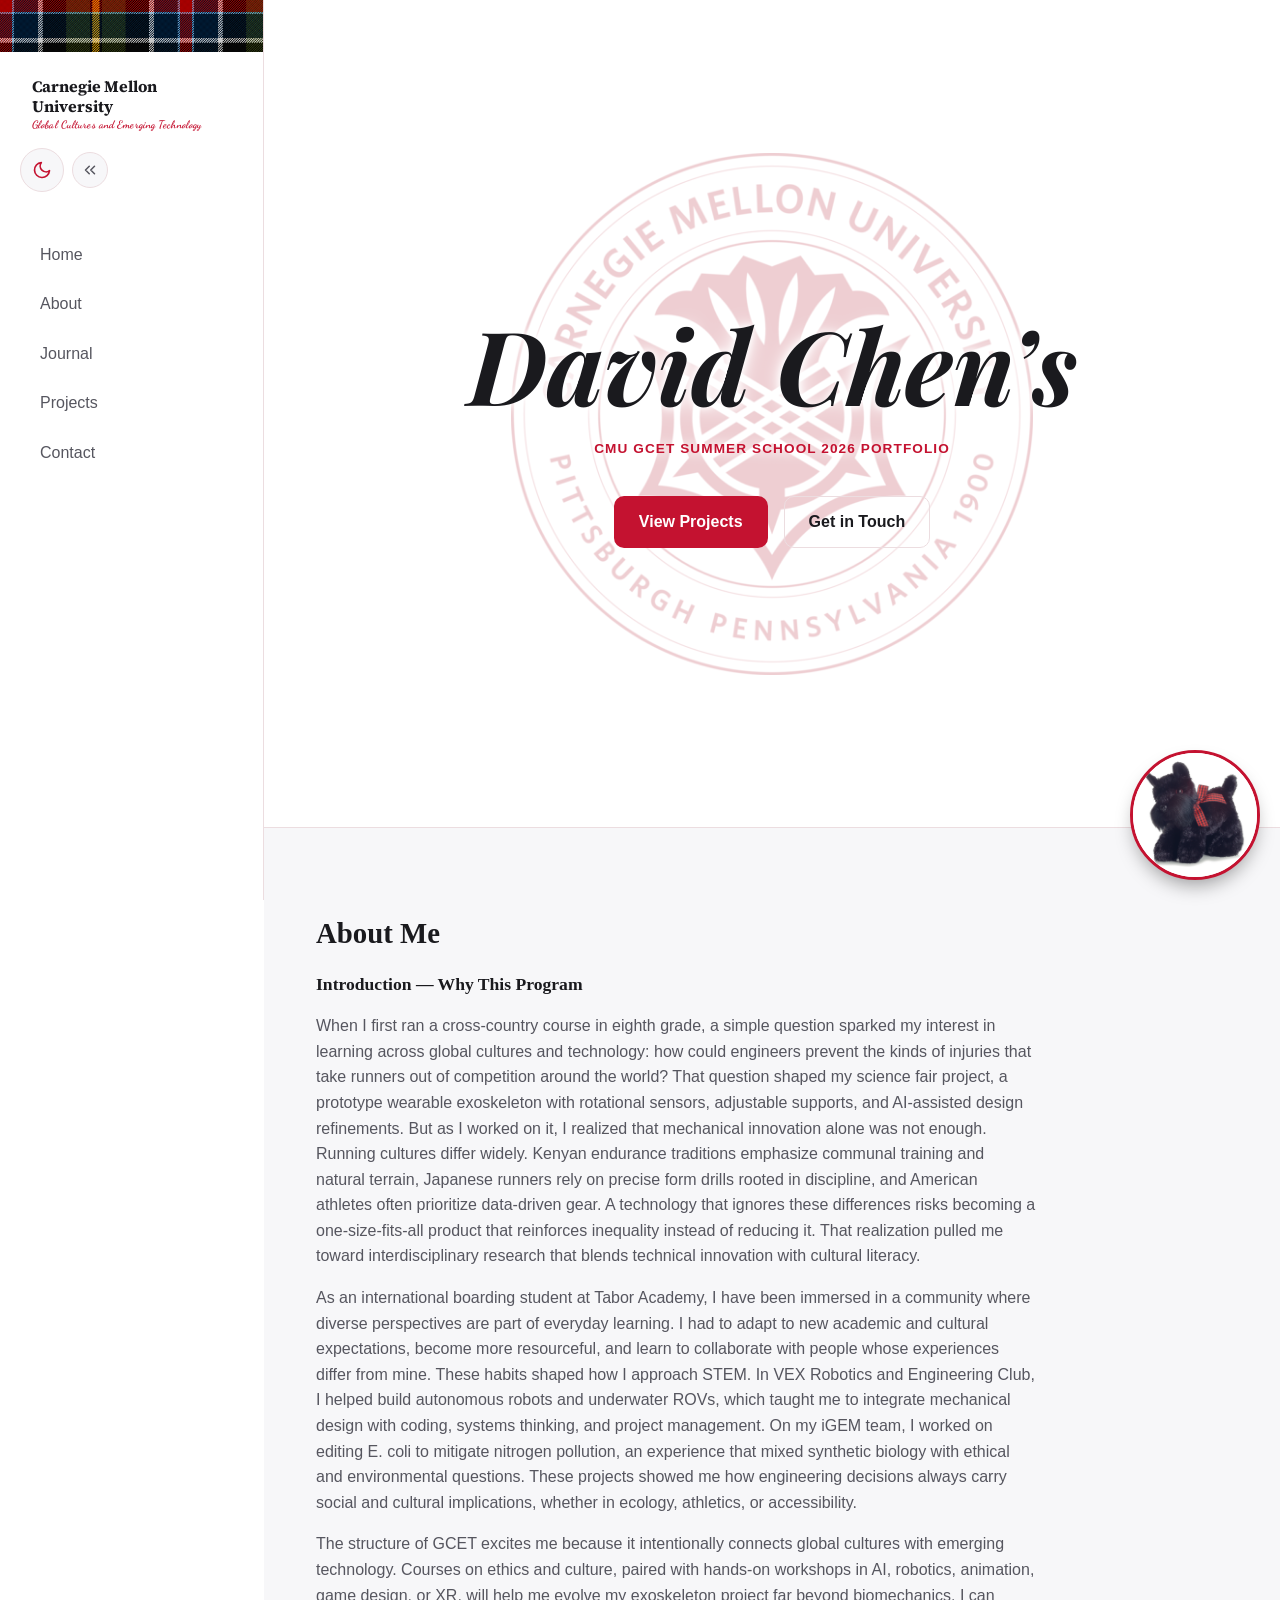
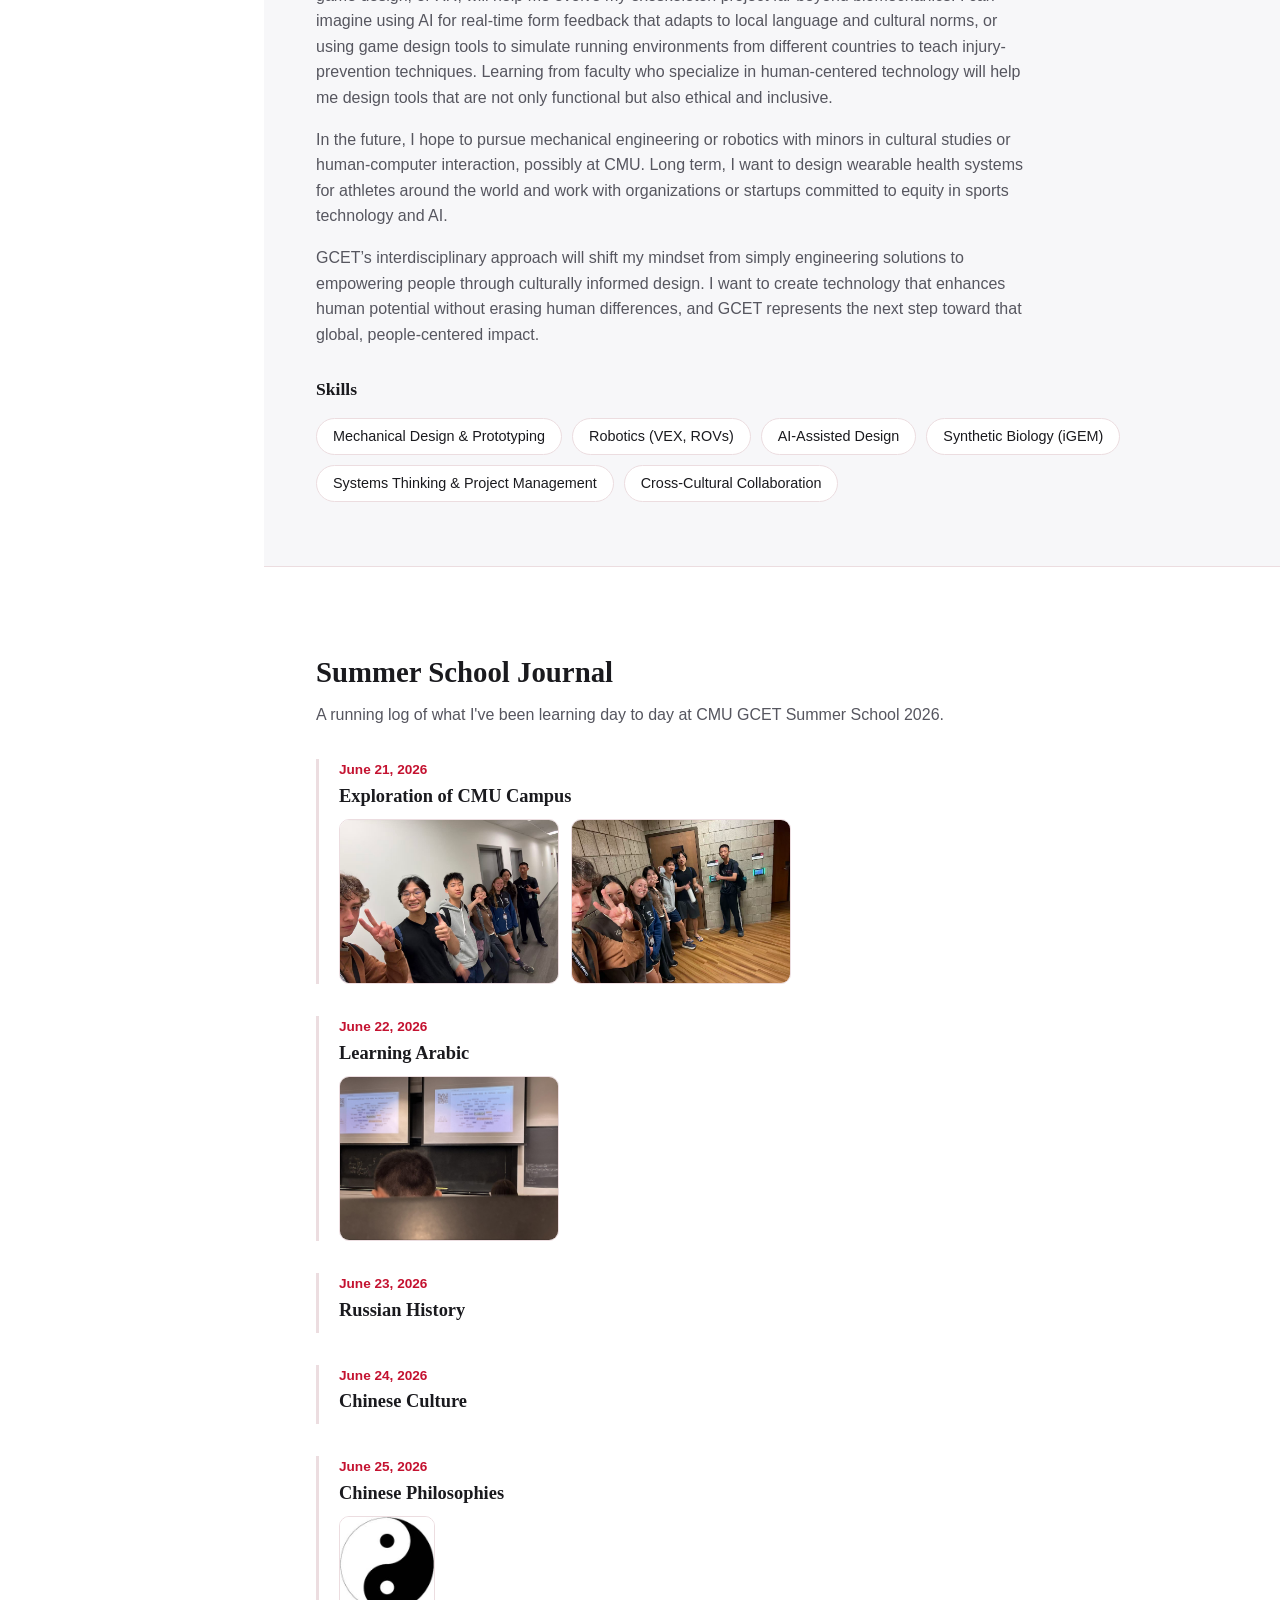
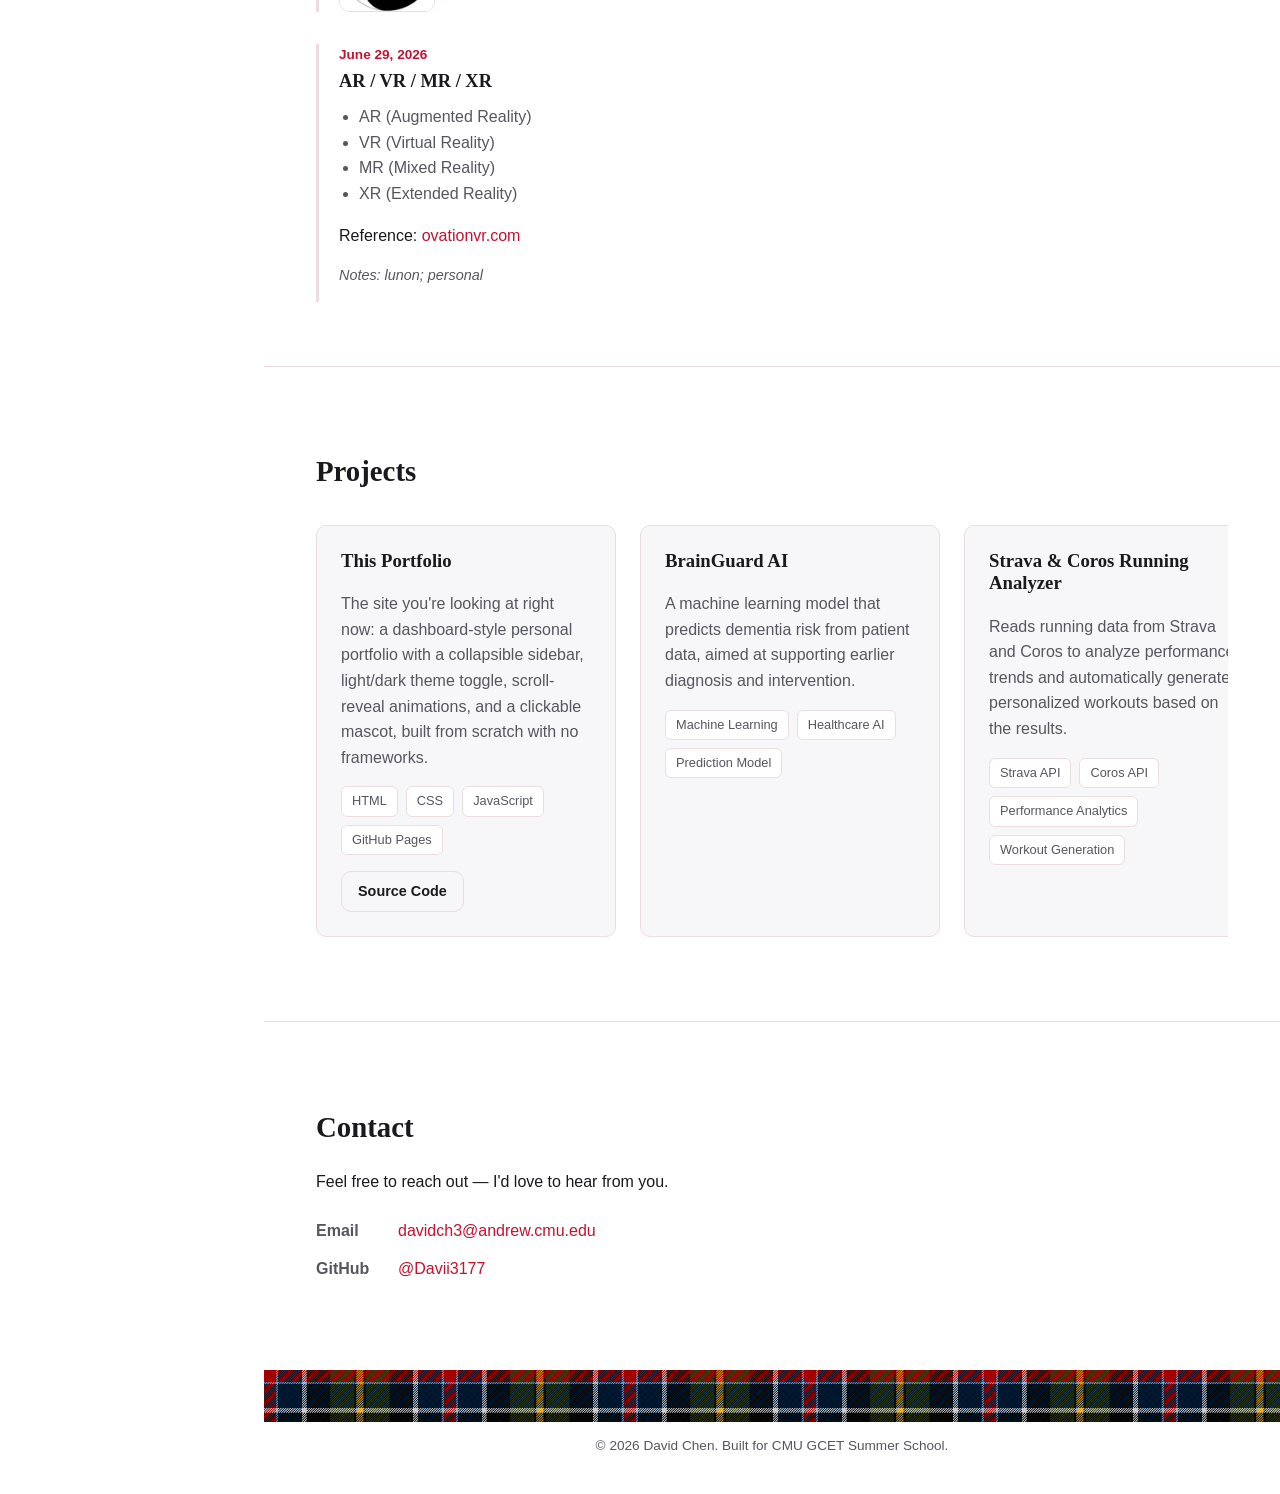
==== commit f2764480: "Add curtain-reveal intro animation for the home page On load, two dark panels cover the screen with " ====
--- a/index.html
+++ b/index.html
@@ -15,13 +15,21 @@
   </script>
   <meta name="viewport" content="width=device-width, initial-scale=1.0" />
   <title>David Chen | Portfolio</title>
-  <meta name="description" content="David Chen's portfolio — projects and skills built during Carnegie Mellon's Global Communication & Education Technology (GCET) Summer School 2026." />
+  <meta name="description" content="David Chen's portfolio — projects and skills built during Carnegie Mellon's Global Cultures and Emerging Technology (GCET) Summer School 2026." />
   <link rel="preconnect" href="https://fonts.googleapis.com" />
   <link rel="preconnect" href="https://fonts.gstatic.com" crossorigin />
   <link href="https://fonts.googleapis.com/css2?family=Dancing+Script:wght@600;700&family=Playfair+Display:ital,wght@0,600;0,700;1,600&family=Source+Serif+Pro:wght@700&display=swap" rel="stylesheet" />
   <link rel="stylesheet" href="styles.css" />
 </head>
 <body>
+  <div id="intro-overlay" class="intro-overlay" aria-hidden="true">
+    <div class="intro-panel intro-panel-left"></div>
+    <div class="intro-panel intro-panel-right"></div>
+    <div class="intro-mark">
+      <img src="images/badge.png" alt="" />
+    </div>
+  </div>
+
   <div class="layout">
     <header class="sidebar">
       <div class="tartan-strip sidebar-tartan" aria-hidden="true"></div>
--- a/styles.css
+++ b/styles.css
@@ -204,9 +204,9 @@
 
 .sidebar-top {
   display: flex;
-  align-items: center;
-  justify-content: space-between;
-  gap: 12px;
+  flex-direction: column;
+  align-items: flex-start;
+  gap: 16px;
 }
 
 .sidebar-top-actions {
@@ -262,12 +262,14 @@
 }
 
 .logo-subtitle {
-  margin: 2px 0 0;
+  margin: 3px 0 0;
   font-family: "Dancing Script", cursive;
-  font-weight: 600;
-  font-size: 1.05rem;
-  line-height: 1.2;
+  font-weight: 700;
+  font-size: 0.68rem;
+  line-height: 1.15;
+  letter-spacing: 0.01em;
   color: var(--color-primary);
+  white-space: nowrap;
 }
 
 .sidebar nav {
@@ -593,6 +595,9 @@
 
   .sidebar-top {
     flex: 1;
+    flex-direction: row;
+    align-items: center;
+    justify-content: space-between;
   }
 
   .sidebar nav {
@@ -1121,3 +1126,81 @@
     padding: 24px;
   }
 }
+
+/* Home page intro reveal */
+
+.intro-overlay {
+  position: fixed;
+  inset: 0;
+  z-index: 200;
+}
+
+.intro-overlay.is-hidden {
+  pointer-events: none;
+}
+
+.intro-panel {
+  position: fixed;
+  top: 0;
+  bottom: 0;
+  width: 50%;
+  background-color: #0e0e12;
+  z-index: 201;
+  transition: transform 0.9s cubic-bezier(0.76, 0, 0.24, 1);
+}
+
+.intro-panel::after {
+  content: "";
+  position: absolute;
+  inset: 0;
+  background-color: var(--color-primary);
+  opacity: 0.06;
+}
+
+.intro-panel-left {
+  left: 0;
+}
+
+.intro-panel-right {
+  right: 0;
+}
+
+.intro-overlay.is-hidden .intro-panel-left {
+  transform: translateX(-100%);
+}
+
+.intro-overlay.is-hidden .intro-panel-right {
+  transform: translateX(100%);
+}
+
+.intro-mark {
+  position: fixed;
+  top: 50%;
+  left: 50%;
+  z-index: 202;
+  width: 110px;
+  height: 110px;
+  transform: translate(-50%, -50%) scale(1);
+  border-radius: 50%;
+  box-shadow: 0 0 0 6px rgba(255, 255, 255, 0.08);
+  opacity: 1;
+  transition: opacity 0.5s ease, transform 0.6s ease;
+}
+
+.intro-mark img {
+  width: 100%;
+  height: 100%;
+  border-radius: 50%;
+  display: block;
+}
+
+.intro-overlay.is-hidden .intro-mark {
+  opacity: 0;
+  transform: translate(-50%, -50%) scale(0.6);
+}
+
+@media (prefers-reduced-motion: reduce) {
+  .intro-overlay {
+    display: none;
+  }
+}
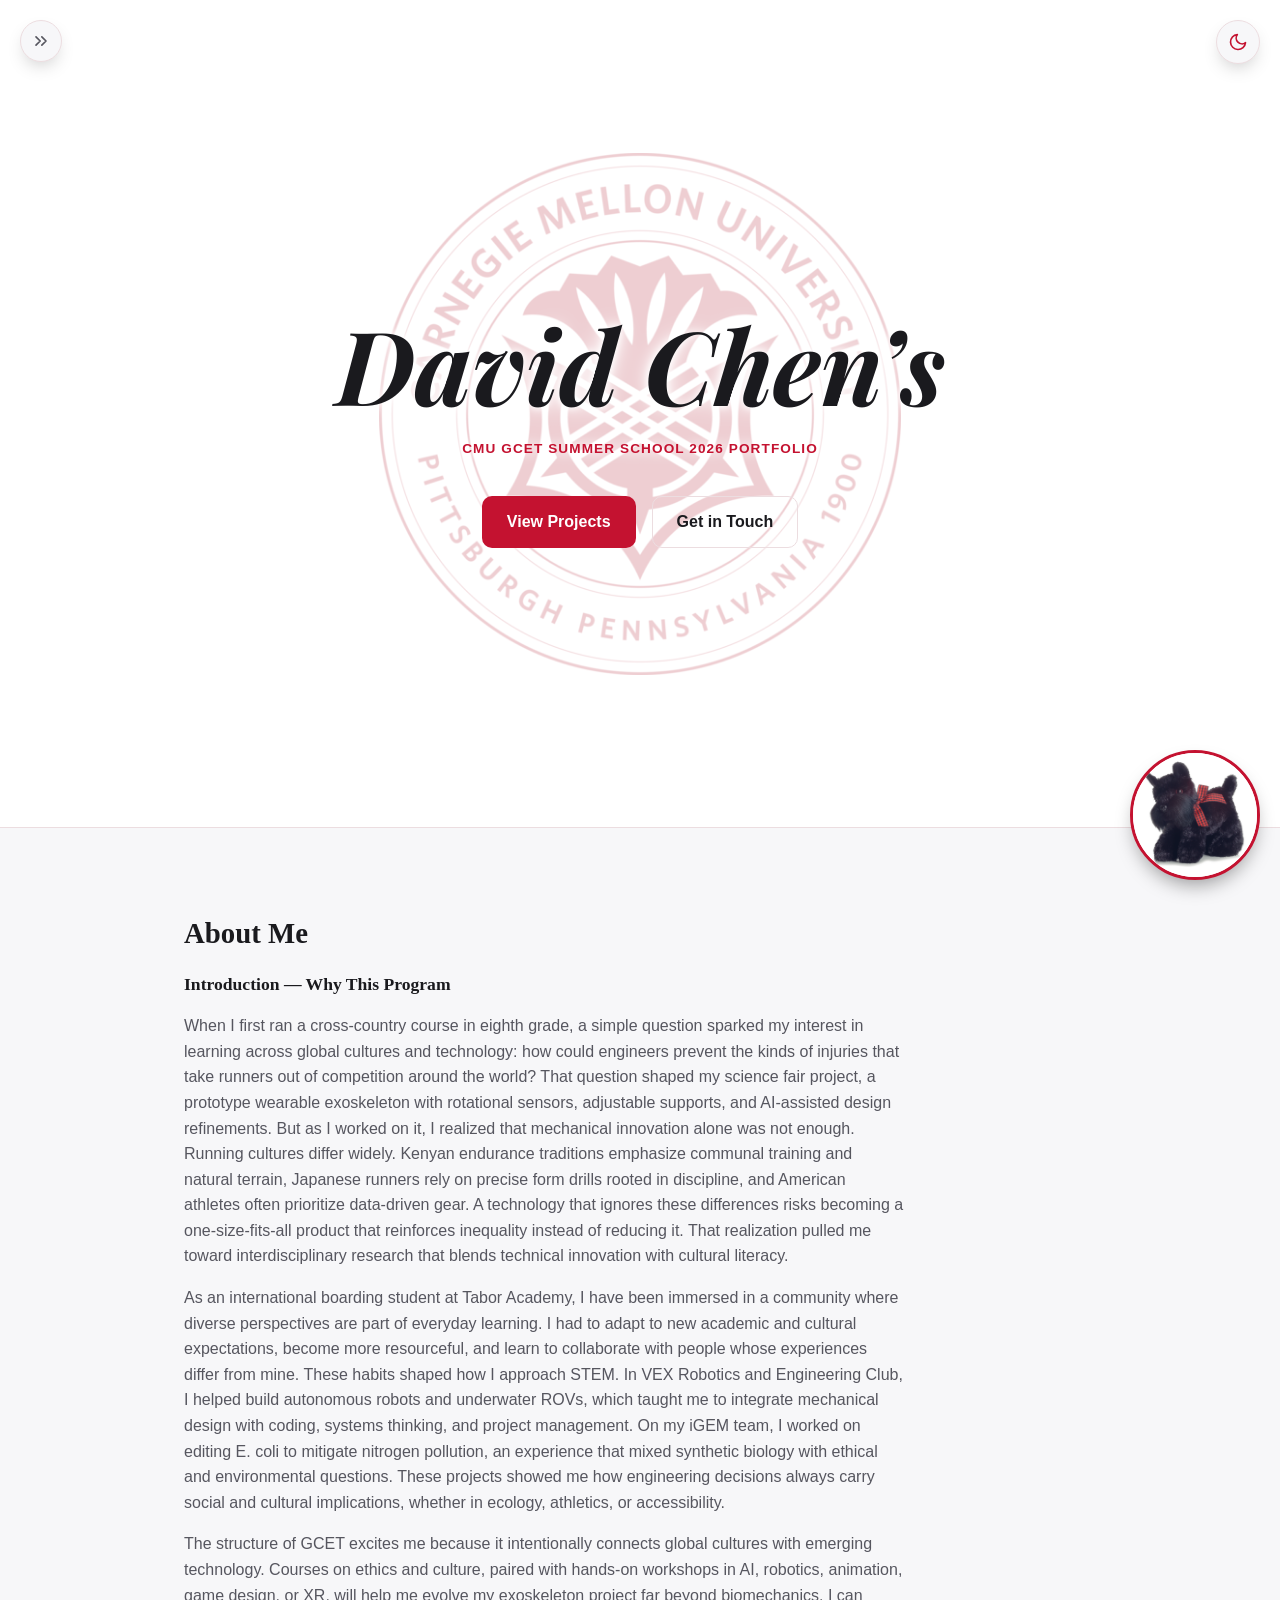
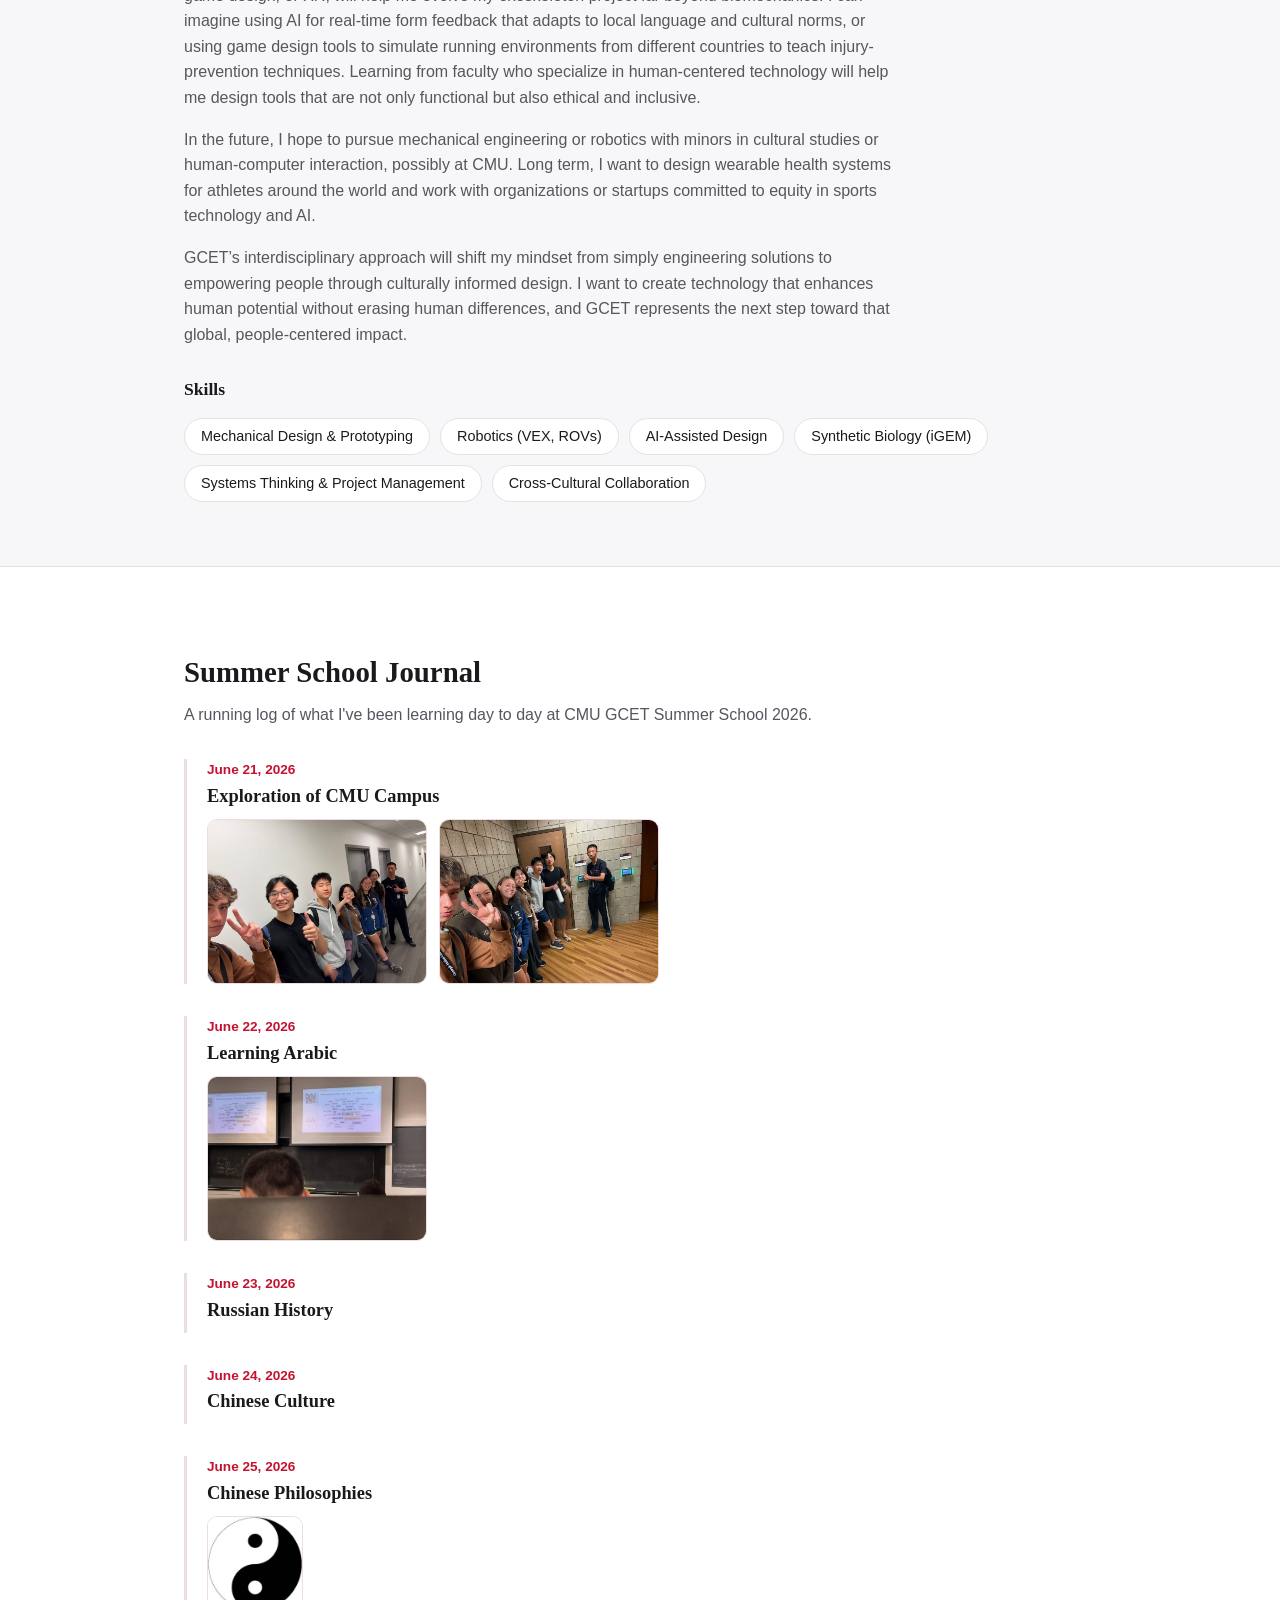
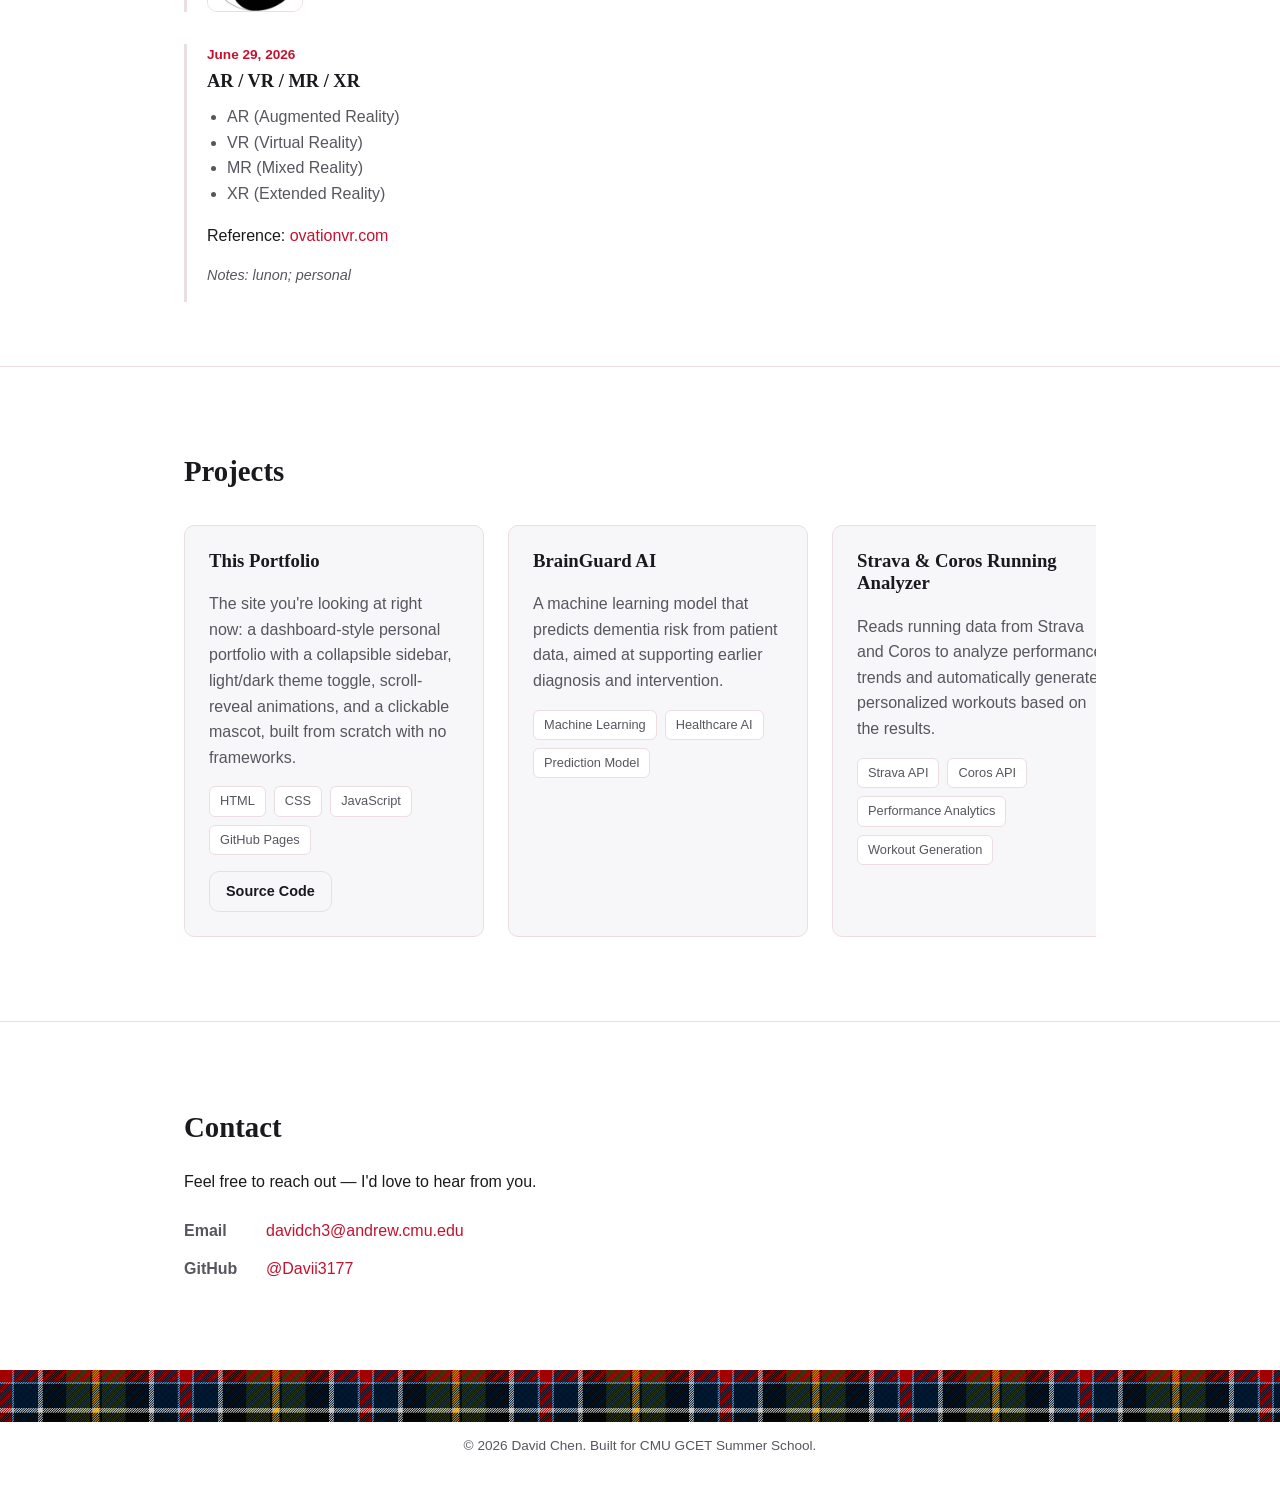
==== commit 0a772531: "Hide dashboard by default; move theme toggle to fixed top-right Sidebar now starts collapsed on firs" ====
--- a/index.html
+++ b/index.html
@@ -41,16 +41,6 @@
         </div>
 
         <div class="sidebar-top-actions">
-          <button id="theme-toggle" class="theme-toggle" type="button" aria-label="Toggle color theme">
-            <svg class="icon icon-sun" viewBox="0 0 24 24" fill="none" stroke="currentColor" stroke-width="2" stroke-linecap="round" stroke-linejoin="round" aria-hidden="true">
-              <circle cx="12" cy="12" r="4"></circle>
-              <path d="M12 2v2M12 20v2M4.93 4.93l1.41 1.41M17.66 17.66l1.41 1.41M2 12h2M20 12h2M4.93 19.07l1.41-1.41M17.66 6.34l1.41-1.41"></path>
-            </svg>
-            <svg class="icon icon-moon" viewBox="0 0 24 24" fill="none" stroke="currentColor" stroke-width="2" stroke-linecap="round" stroke-linejoin="round" aria-hidden="true">
-              <path d="M21 12.79A9 9 0 1 1 11.21 3 7 7 0 0 0 21 12.79z"></path>
-            </svg>
-          </button>
-
           <button id="sidebar-hide" class="icon-btn" type="button" aria-label="Hide dashboard">
             <svg viewBox="0 0 24 24" fill="none" stroke="currentColor" stroke-width="2" stroke-linecap="round" stroke-linejoin="round" aria-hidden="true">
               <path d="M11 17l-5-5 5-5M18 17l-5-5 5-5" />
@@ -326,6 +316,16 @@
     </svg>
   </button>
 
+  <button id="theme-toggle" class="theme-toggle" type="button" aria-label="Toggle color theme">
+    <svg class="icon icon-sun" viewBox="0 0 24 24" fill="none" stroke="currentColor" stroke-width="2" stroke-linecap="round" stroke-linejoin="round" aria-hidden="true">
+      <circle cx="12" cy="12" r="4"></circle>
+      <path d="M12 2v2M12 20v2M4.93 4.93l1.41 1.41M17.66 17.66l1.41 1.41M2 12h2M20 12h2M4.93 19.07l1.41-1.41M17.66 6.34l1.41-1.41"></path>
+    </svg>
+    <svg class="icon icon-moon" viewBox="0 0 24 24" fill="none" stroke="currentColor" stroke-width="2" stroke-linecap="round" stroke-linejoin="round" aria-hidden="true">
+      <path d="M21 12.79A9 9 0 1 1 11.21 3 7 7 0 0 0 21 12.79z"></path>
+    </svg>
+  </button>
+
   <button id="back-to-top" class="back-to-top" type="button" aria-label="Back to top">
     <svg viewBox="0 0 24 24" fill="none" stroke="currentColor" stroke-width="2" stroke-linecap="round" stroke-linejoin="round" aria-hidden="true">
       <path d="M12 19V5M5 12l7-7 7 7" />
--- a/styles.css
+++ b/styles.css
@@ -333,7 +333,10 @@
 }
 
 .theme-toggle {
-  position: relative;
+  position: fixed;
+  top: 20px;
+  right: 20px;
+  z-index: 60;
   width: 44px;
   height: 44px;
   border-radius: 50%;
@@ -341,6 +344,7 @@
   background-color: var(--color-bg-alt);
   cursor: pointer;
   flex-shrink: 0;
+  box-shadow: 0 8px 20px -8px rgba(0, 0, 0, 0.3);
   transition: transform 0.25s ease, box-shadow 0.25s ease, border-color 0.25s ease;
 }
 
@@ -564,6 +568,13 @@
     left: 12px;
   }
 
+  .theme-toggle {
+    top: 12px;
+    right: 12px;
+    width: 38px;
+    height: 38px;
+  }
+
   .scotty-show-btn {
     bottom: 12px;
     right: 12px;
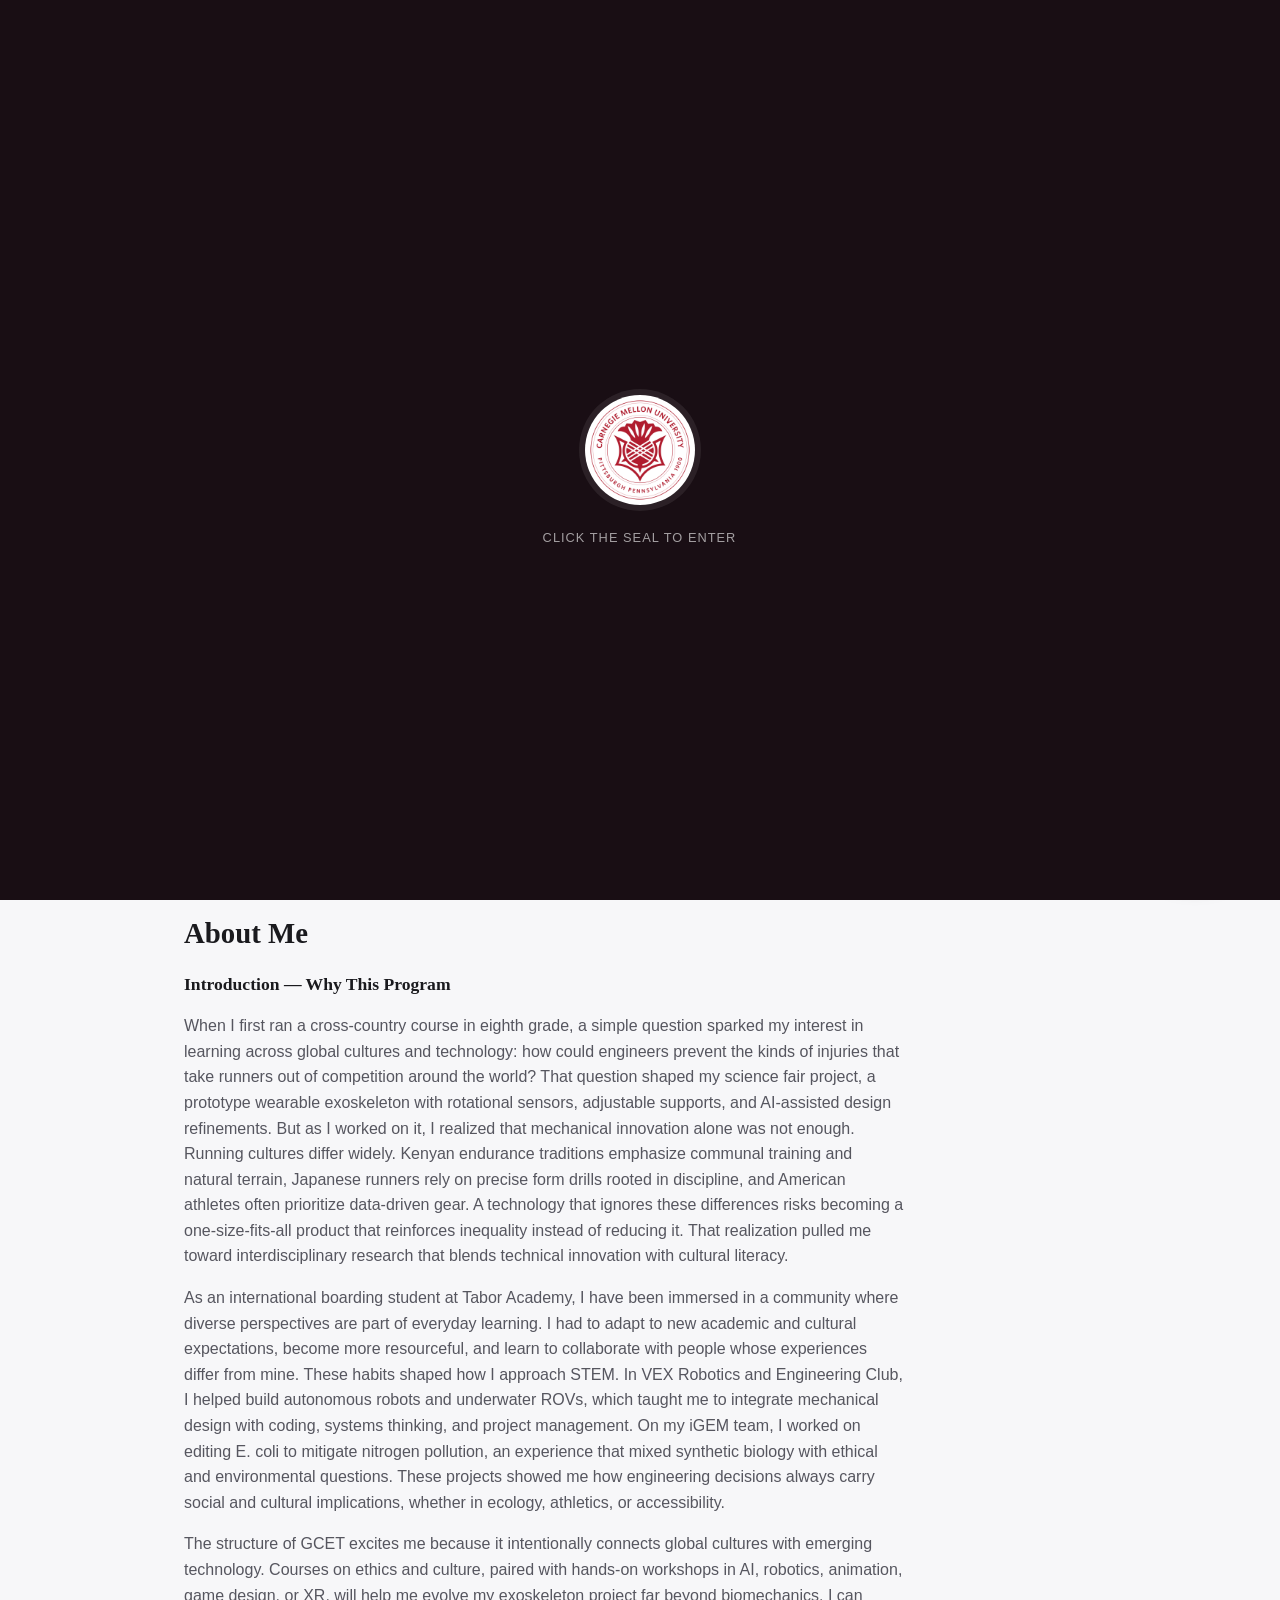
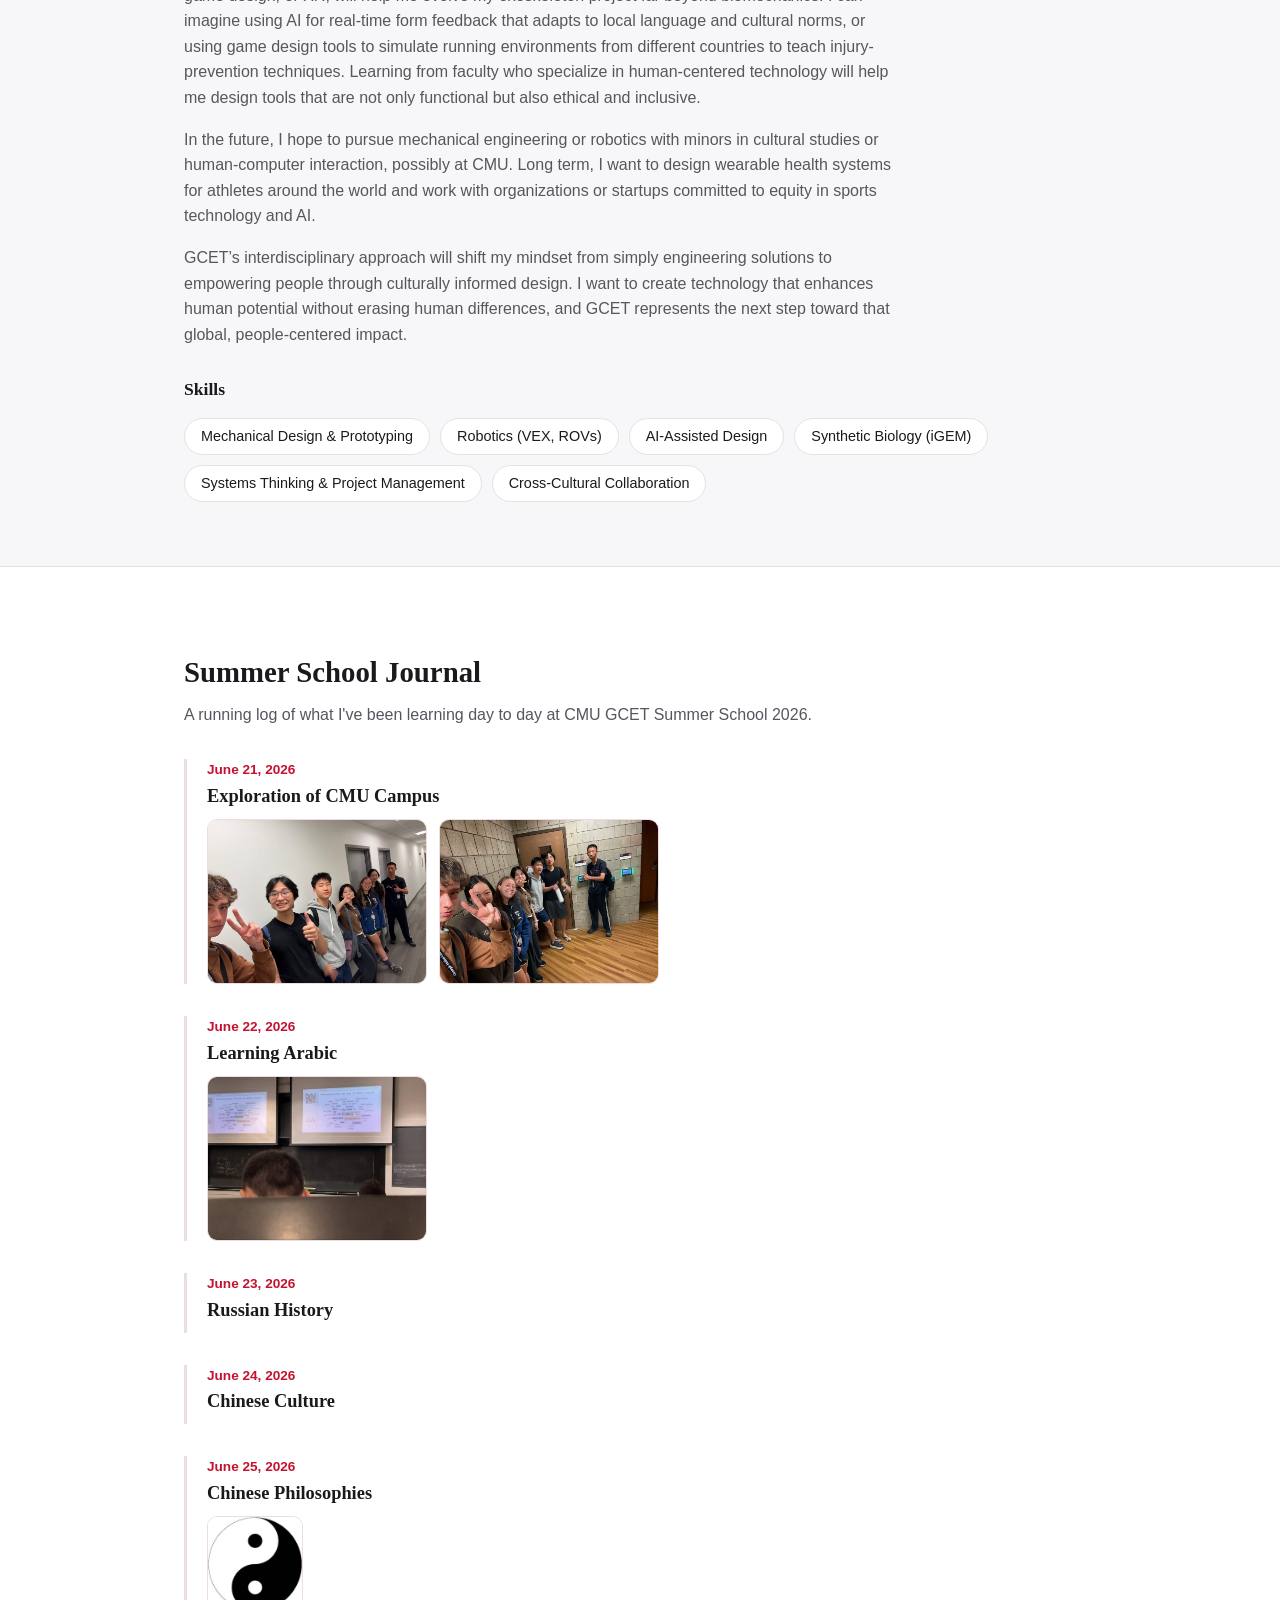
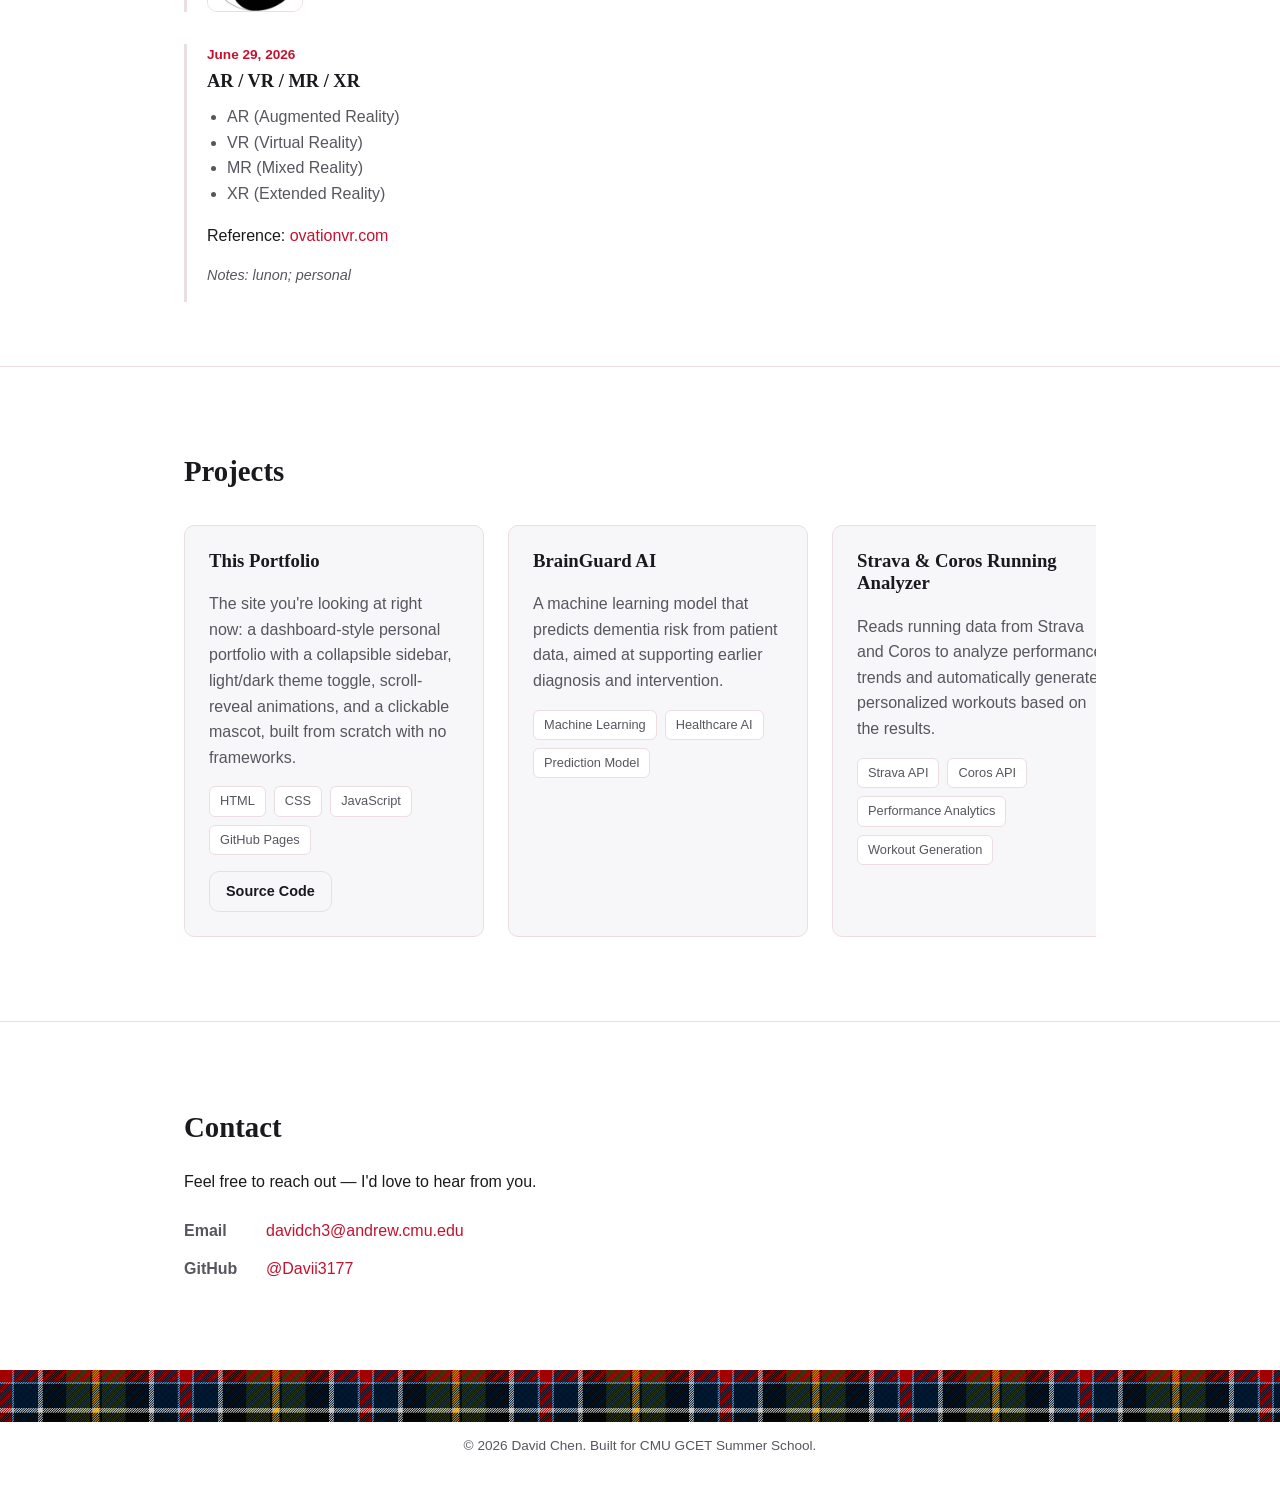
==== commit 36b4a6e8: "Turn intro into a persistent click-to-enter gate The curtain no longer auto-opens after a timer; it " ====
--- a/index.html
+++ b/index.html
@@ -22,12 +22,13 @@
   <link rel="stylesheet" href="styles.css" />
 </head>
 <body>
-  <div id="intro-overlay" class="intro-overlay" aria-hidden="true">
+  <div id="intro-overlay" class="intro-overlay">
     <div class="intro-panel intro-panel-left"></div>
     <div class="intro-panel intro-panel-right"></div>
-    <div class="intro-mark">
+    <button id="intro-mark" class="intro-mark" type="button" aria-label="Enter site">
       <img src="images/badge.png" alt="" />
-    </div>
+    </button>
+    <p class="intro-hint">Click the seal to enter</p>
   </div>
 
   <div class="layout">
--- a/styles.css
+++ b/styles.css
@@ -1191,11 +1191,22 @@
   z-index: 202;
   width: 110px;
   height: 110px;
+  padding: 0;
+  border: none;
+  border-radius: 50%;
+  background: none;
+  cursor: pointer;
   transform: translate(-50%, -50%) scale(1);
-  border-radius: 50%;
   box-shadow: 0 0 0 6px rgba(255, 255, 255, 0.08);
   opacity: 1;
-  transition: opacity 0.5s ease, transform 0.6s ease;
+  transition: opacity 0.5s ease, transform 0.3s ease, box-shadow 0.3s ease;
+}
+
+.intro-mark:hover,
+.intro-mark:focus-visible {
+  transform: translate(-50%, -50%) scale(1.06);
+  box-shadow: 0 0 0 8px rgba(255, 255, 255, 0.16);
+  outline: none;
 }
 
 .intro-mark img {
@@ -1203,6 +1214,22 @@
   height: 100%;
   border-radius: 50%;
   display: block;
+  pointer-events: none;
+}
+
+.intro-hint {
+  position: fixed;
+  top: calc(50% + 78px);
+  left: 50%;
+  transform: translateX(-50%);
+  z-index: 202;
+  margin: 0;
+  color: rgba(255, 255, 255, 0.6);
+  font-size: 0.8rem;
+  letter-spacing: 0.08em;
+  text-transform: uppercase;
+  white-space: nowrap;
+  transition: opacity 0.4s ease;
 }
 
 .intro-overlay.is-hidden .intro-mark {
@@ -1210,8 +1237,6 @@
   transform: translate(-50%, -50%) scale(0.6);
 }
 
-@media (prefers-reduced-motion: reduce) {
-  .intro-overlay {
-    display: none;
-  }
-}
+.intro-overlay.is-hidden .intro-hint {
+  opacity: 0;
+}
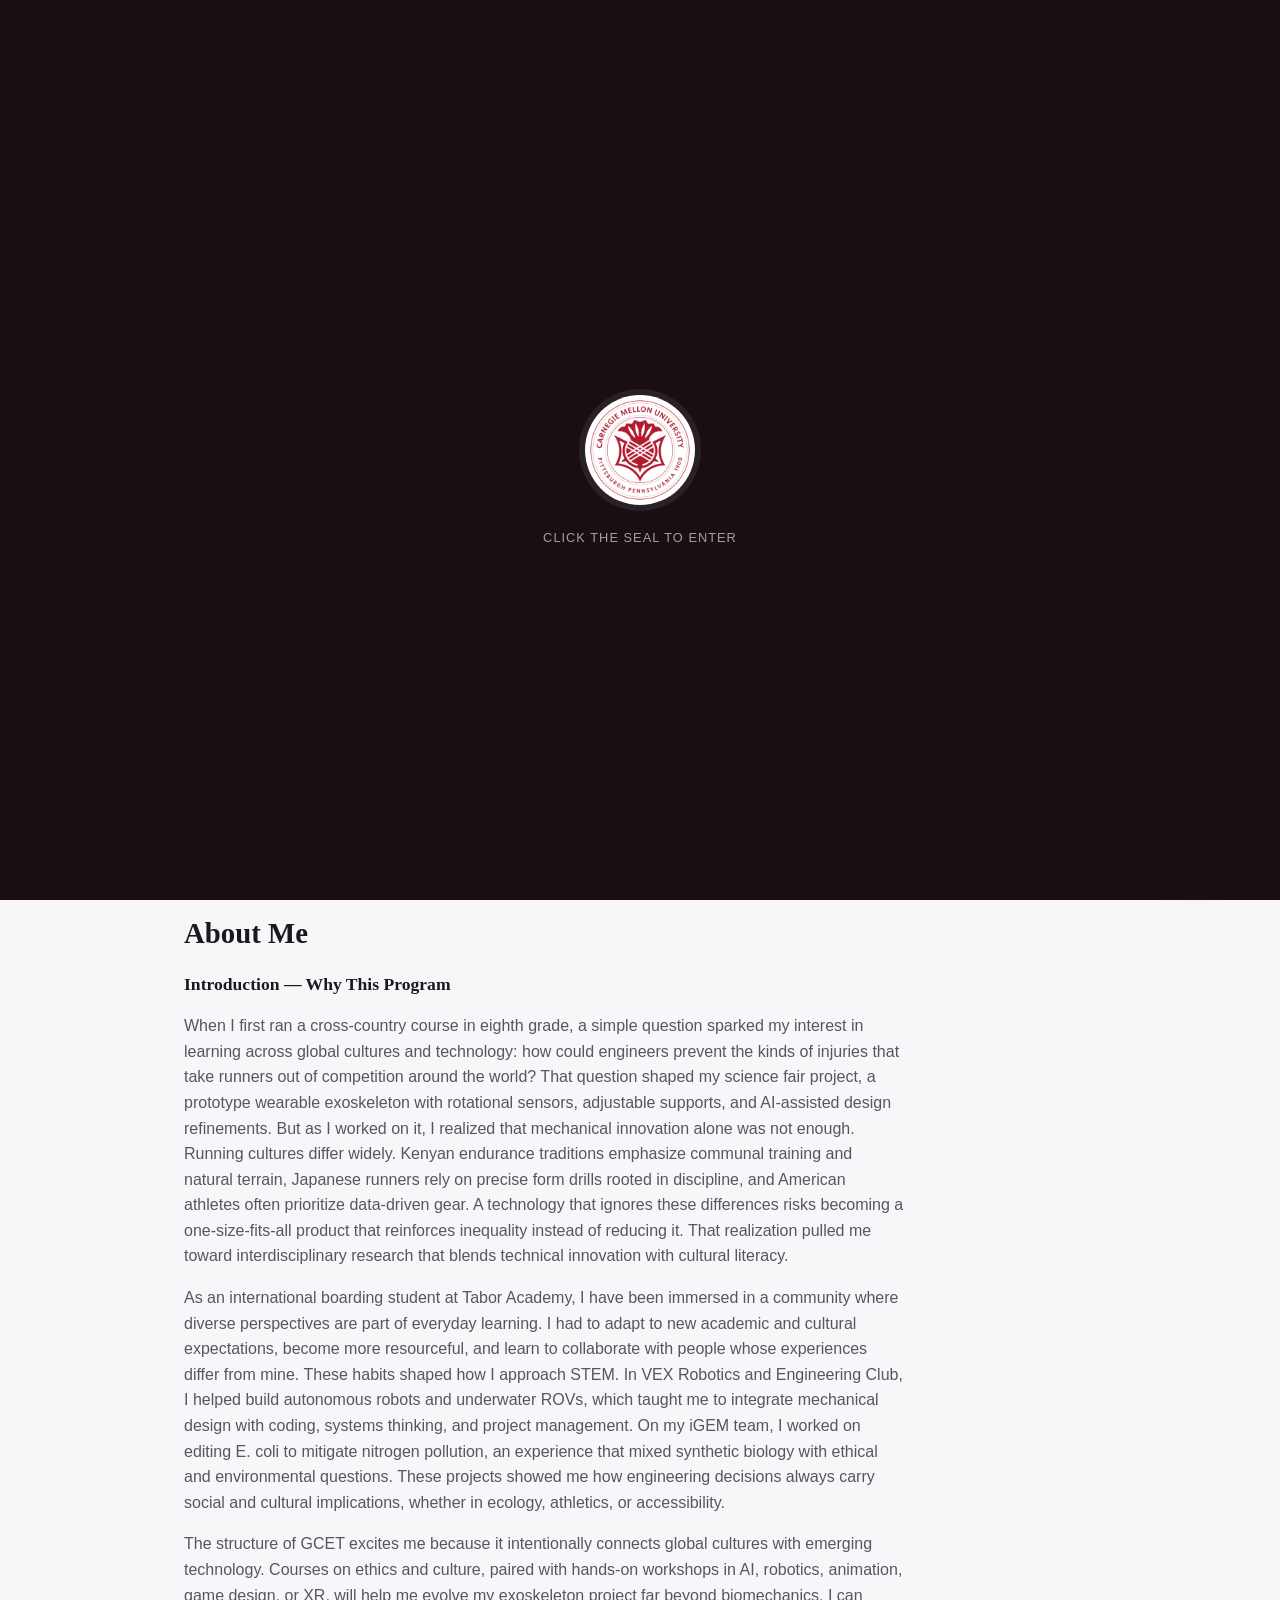
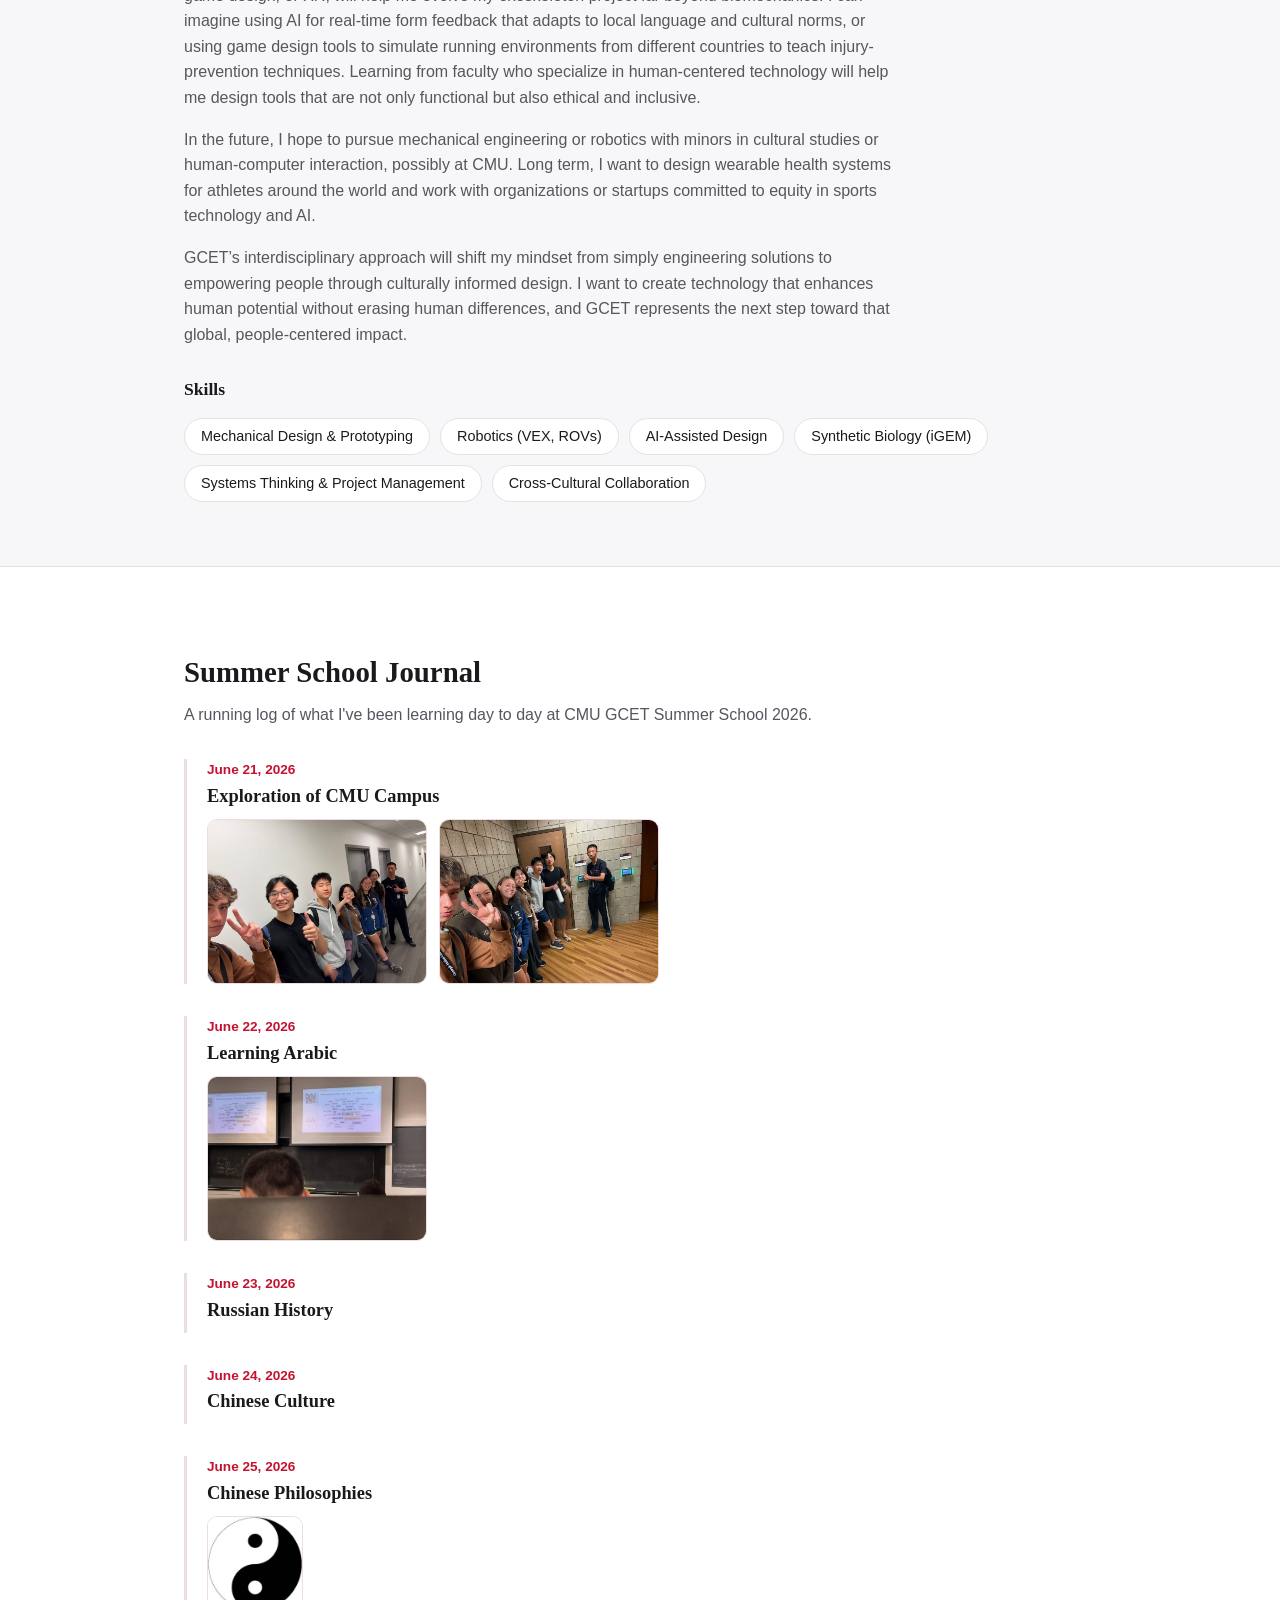
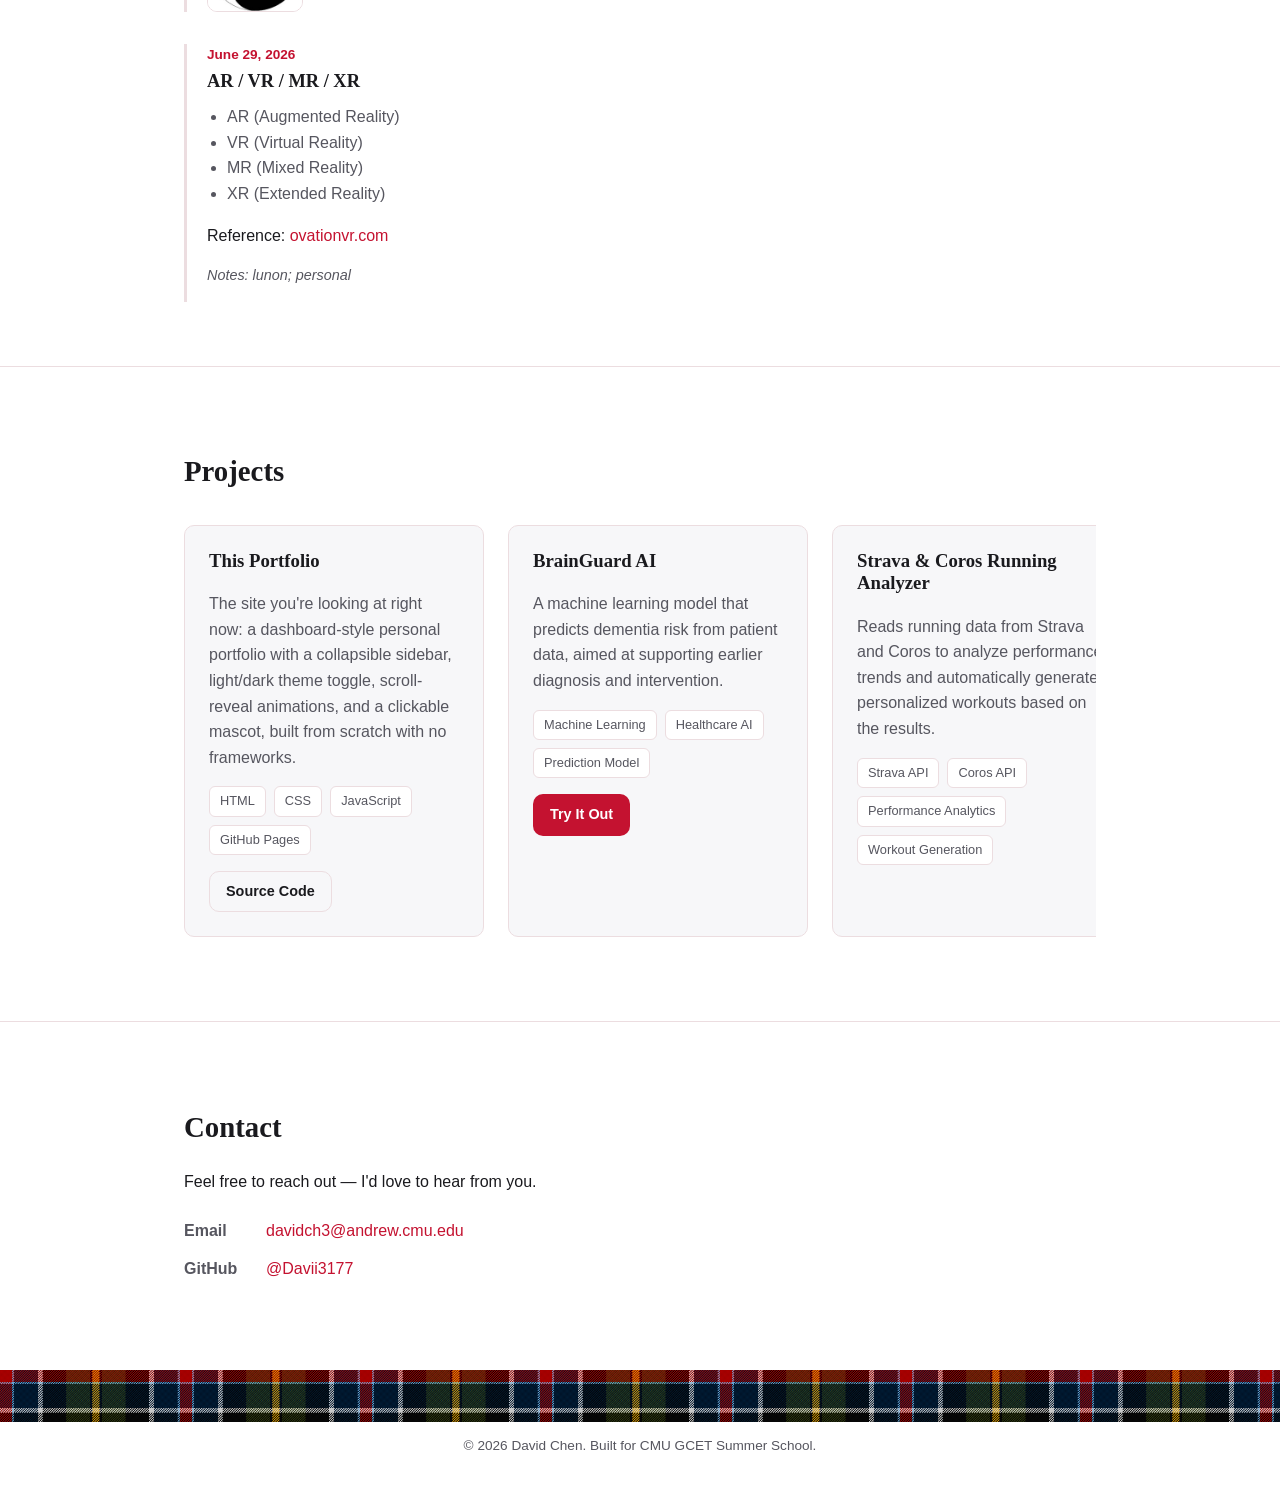
==== commit c79776a5: "Add BrainGuard try-it-out page" ====
--- a/index.html
+++ b/index.html
@@ -56,6 +56,7 @@
           <li><a href="#about">About</a></li>
           <li><a href="#journal">Journal</a></li>
           <li><a href="#projects">Projects</a></li>
+          <li><a href="brain-guard.html">Try BrainGuard</a></li>
           <li><a href="#contact">Contact</a></li>
         </ul>
       </nav>
@@ -229,6 +230,9 @@
               <li>Healthcare AI</li>
               <li>Prediction Model</li>
             </ul>
+            <div class="project-links">
+              <a href="brain-guard.html" class="btn btn-small btn-primary">Try It Out</a>
+            </div>
           </article>
 
           <article class="project-card">
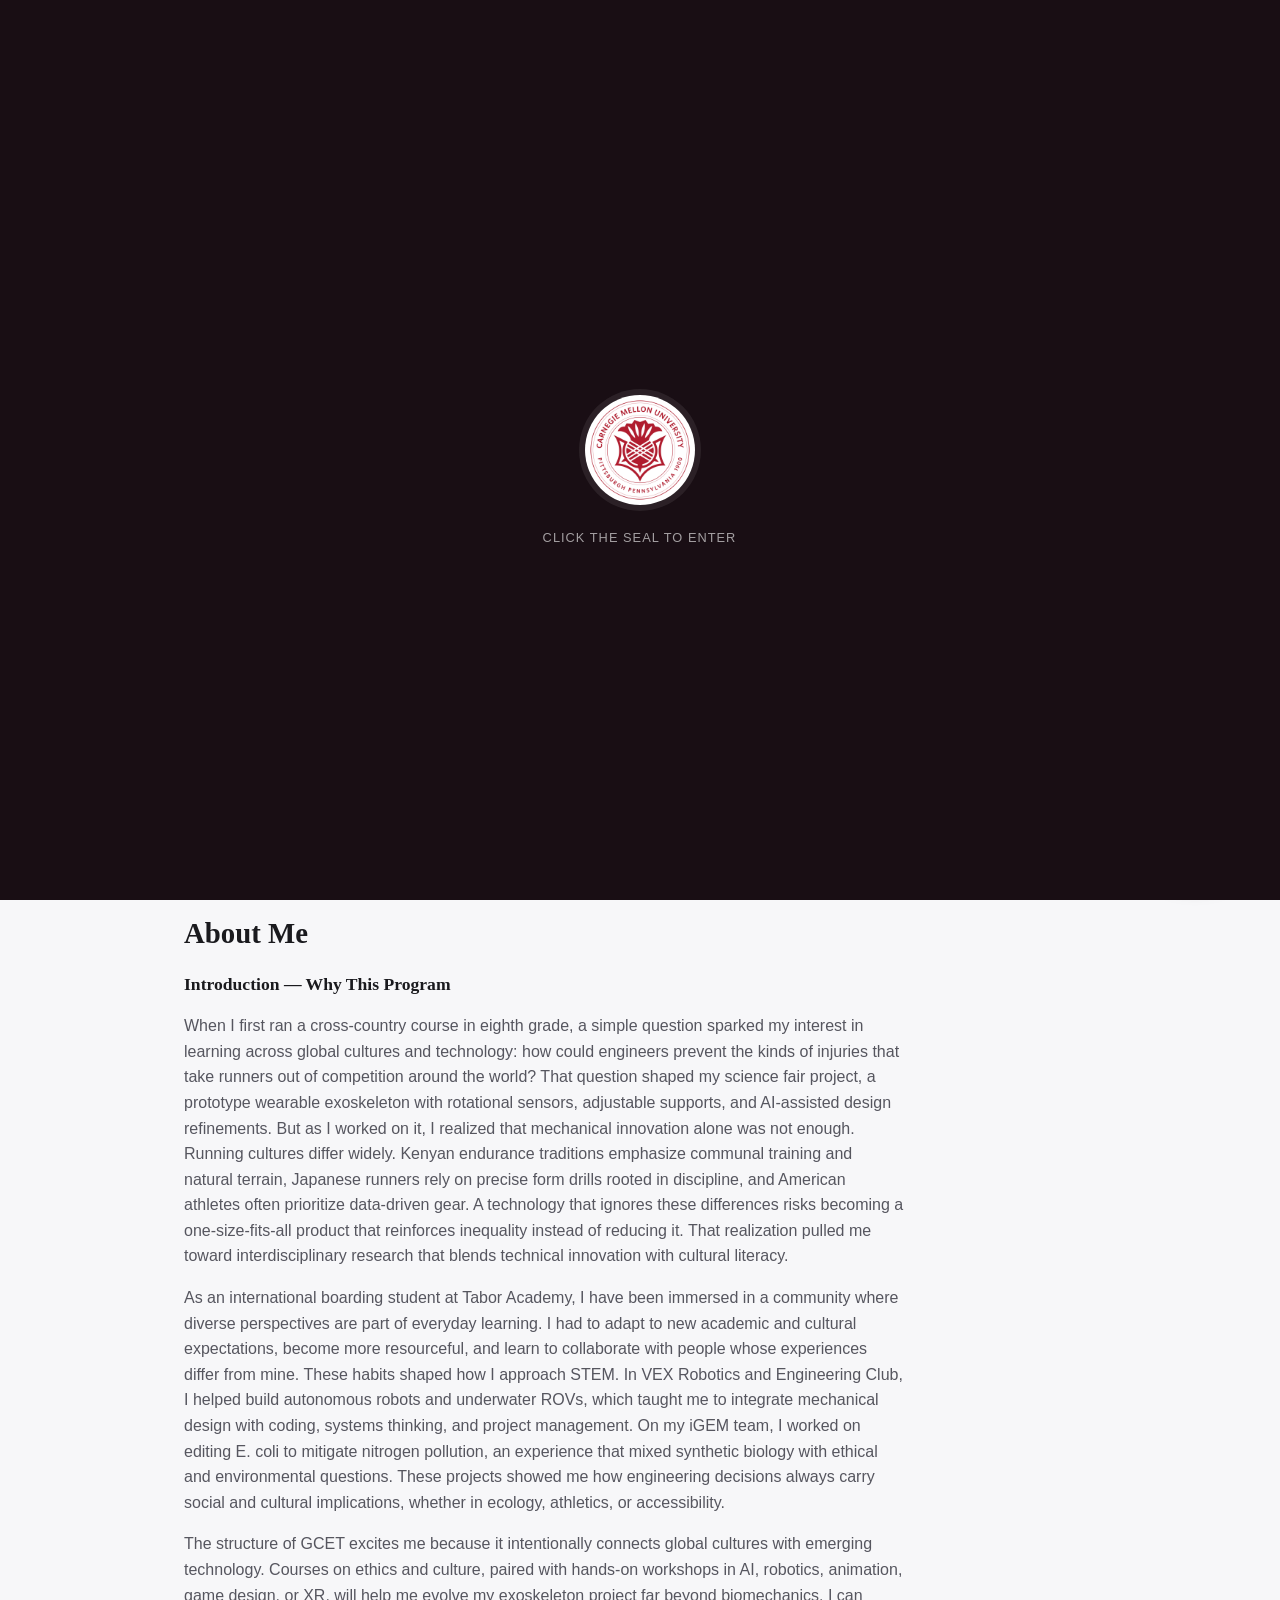
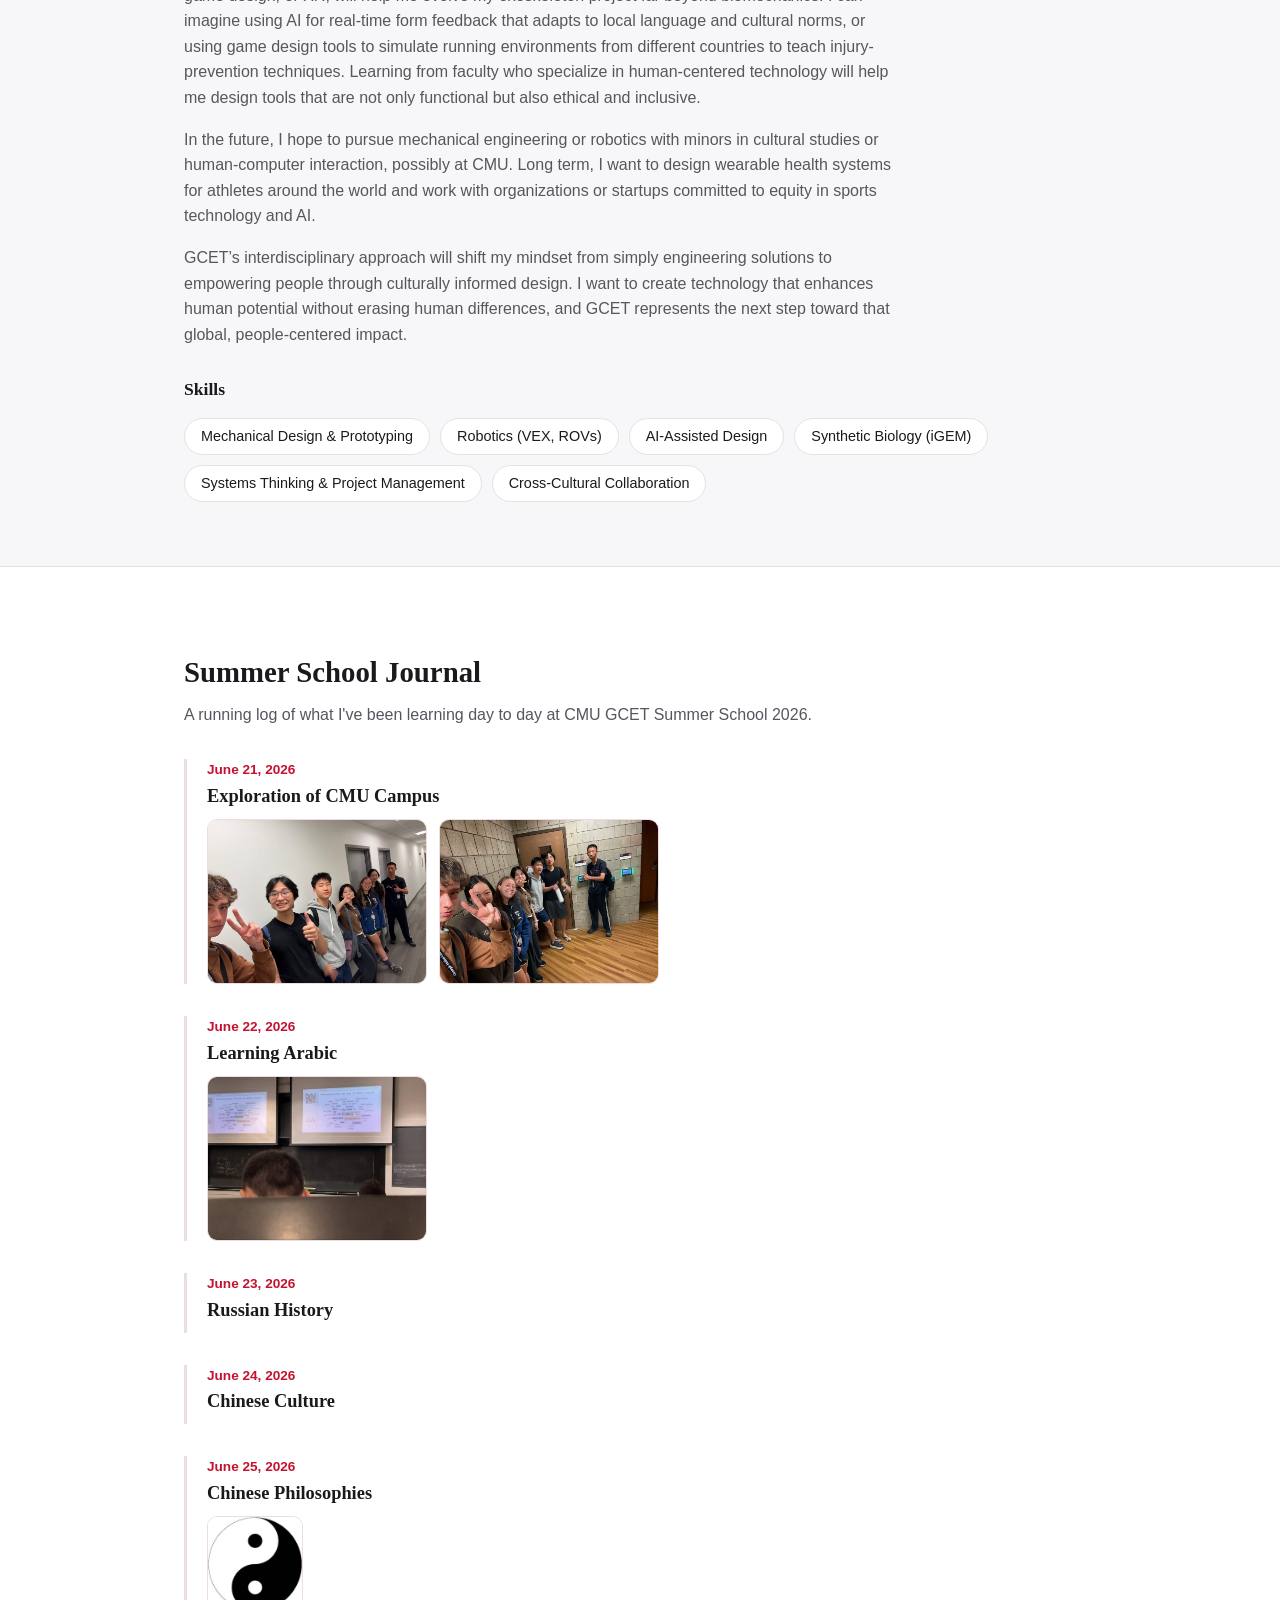
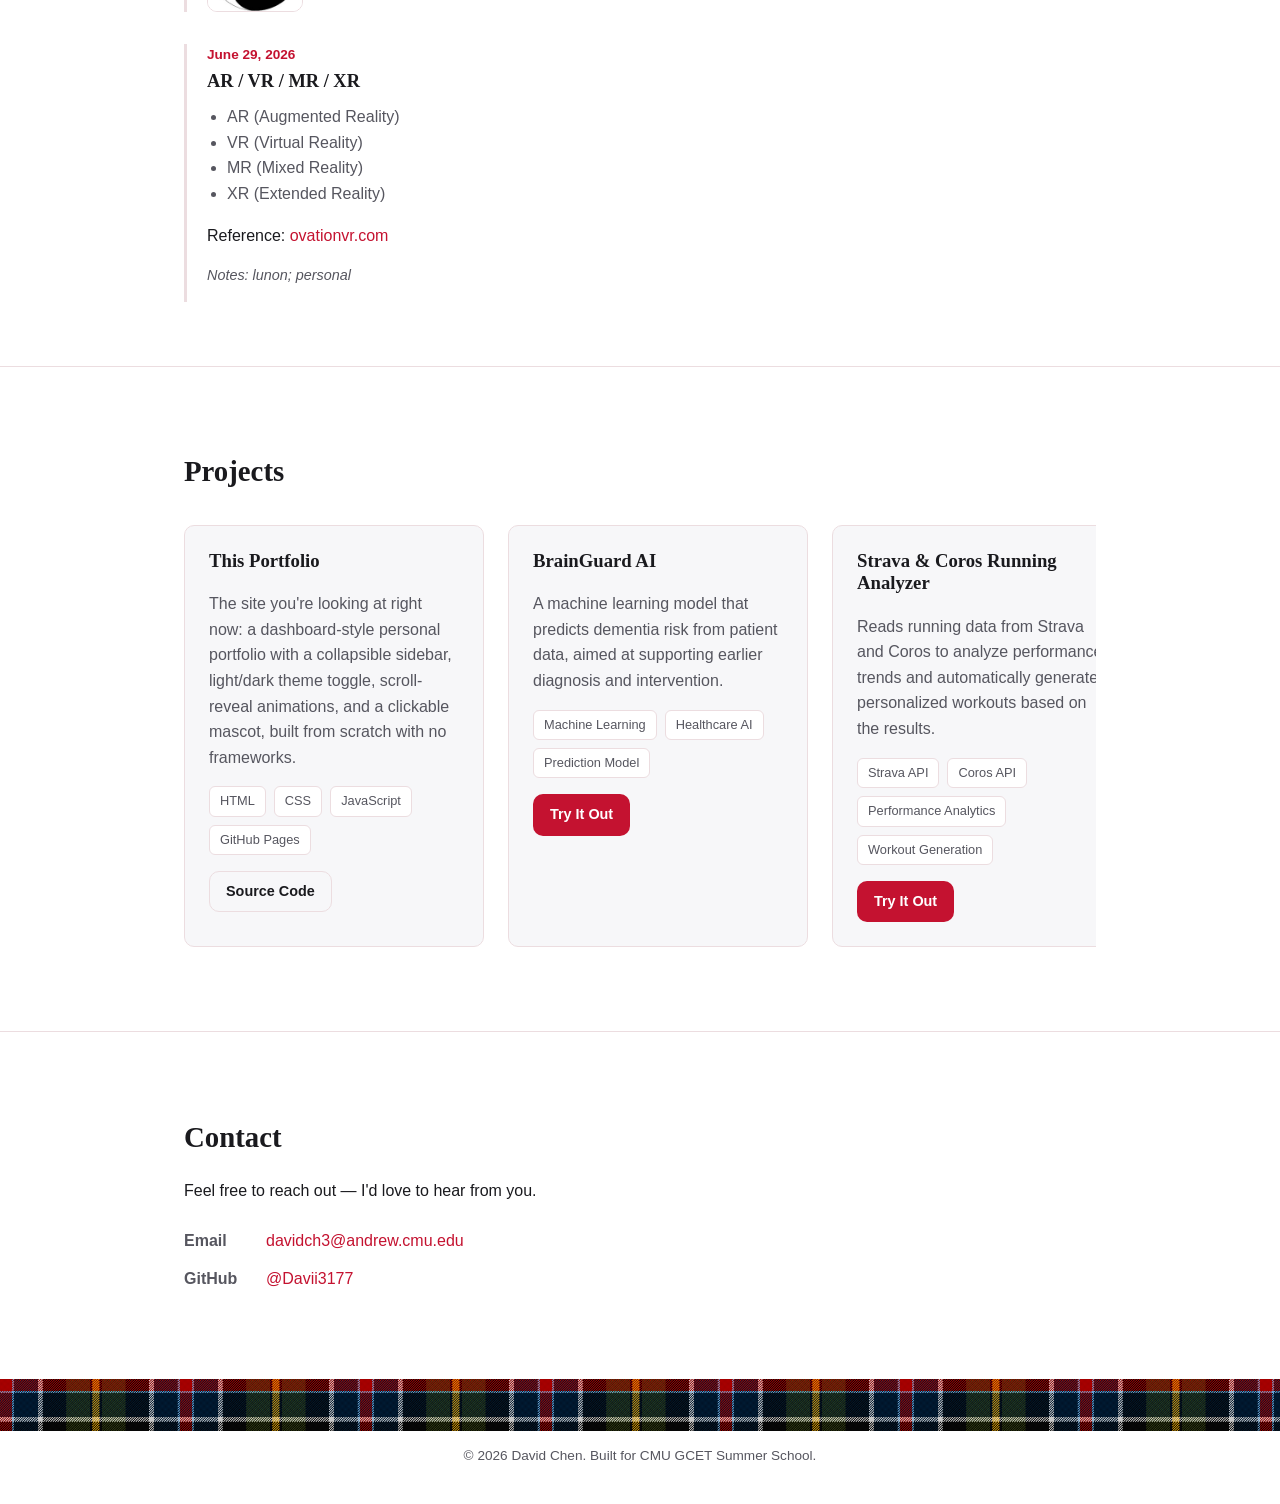
==== commit be1a16ac: "Add Strava & Coros Running Analyzer try-it-out page Mirror the BrainGuard landing page structure, re" ====
--- a/index.html
+++ b/index.html
@@ -56,7 +56,6 @@
           <li><a href="#about">About</a></li>
           <li><a href="#journal">Journal</a></li>
           <li><a href="#projects">Projects</a></li>
-          <li><a href="brain-guard.html">Try BrainGuard</a></li>
           <li><a href="#contact">Contact</a></li>
         </ul>
       </nav>
@@ -247,6 +246,9 @@
               <li>Performance Analytics</li>
               <li>Workout Generation</li>
             </ul>
+            <div class="project-links">
+              <a href="run-coach.html" class="btn btn-small btn-primary">Try It Out</a>
+            </div>
           </article>
 
           <article class="project-card">
